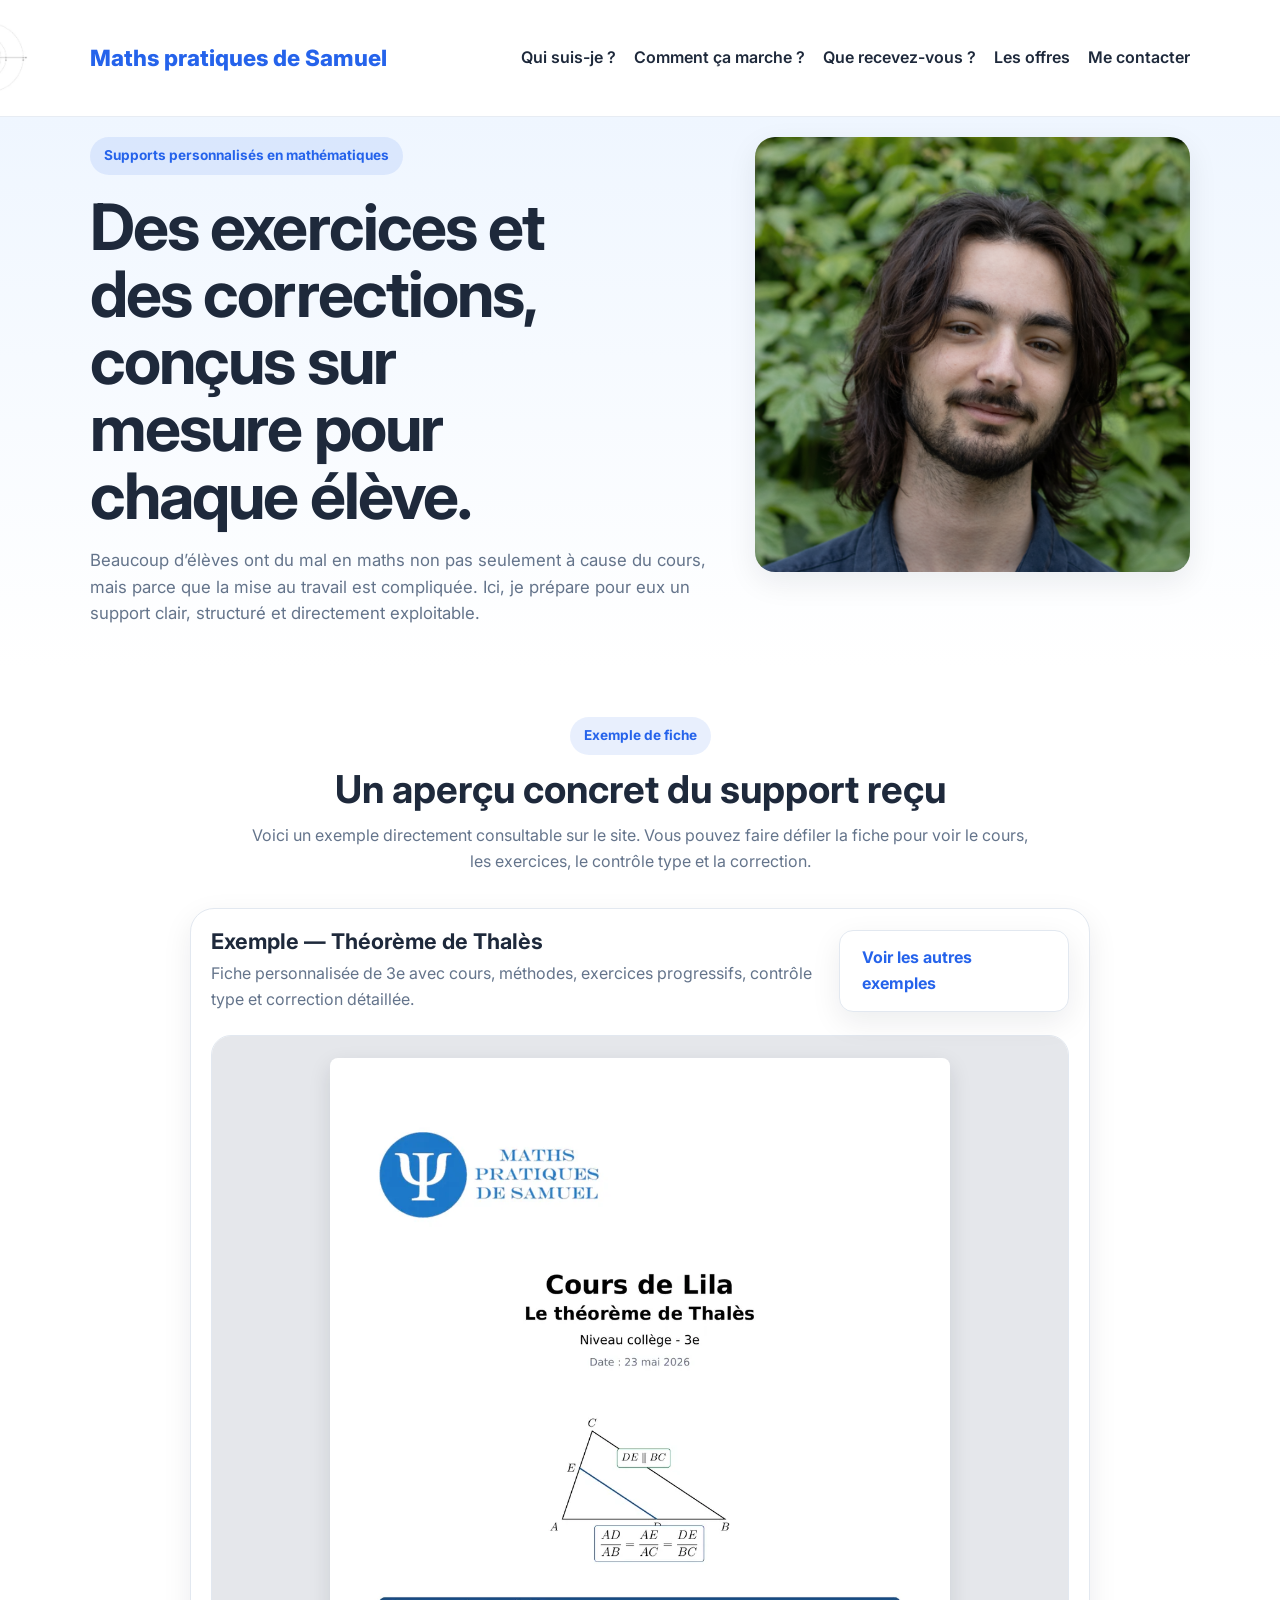
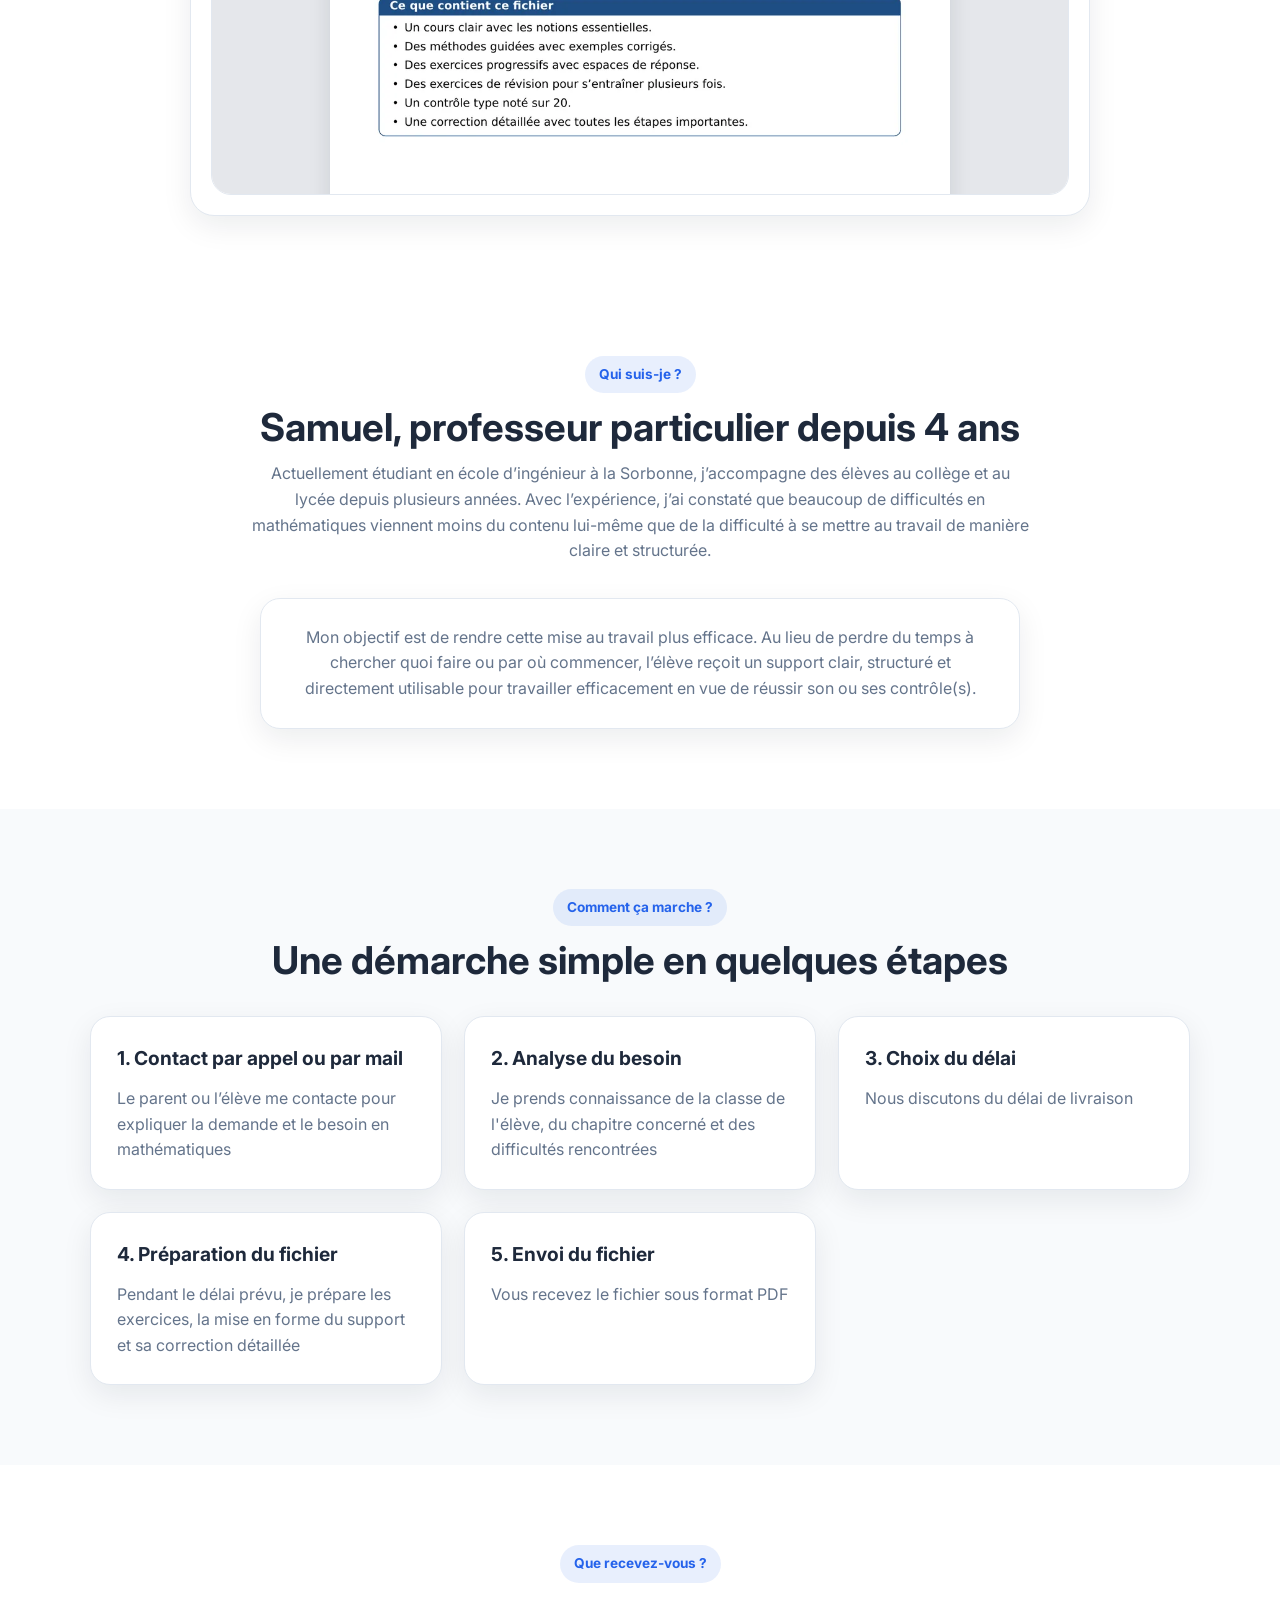
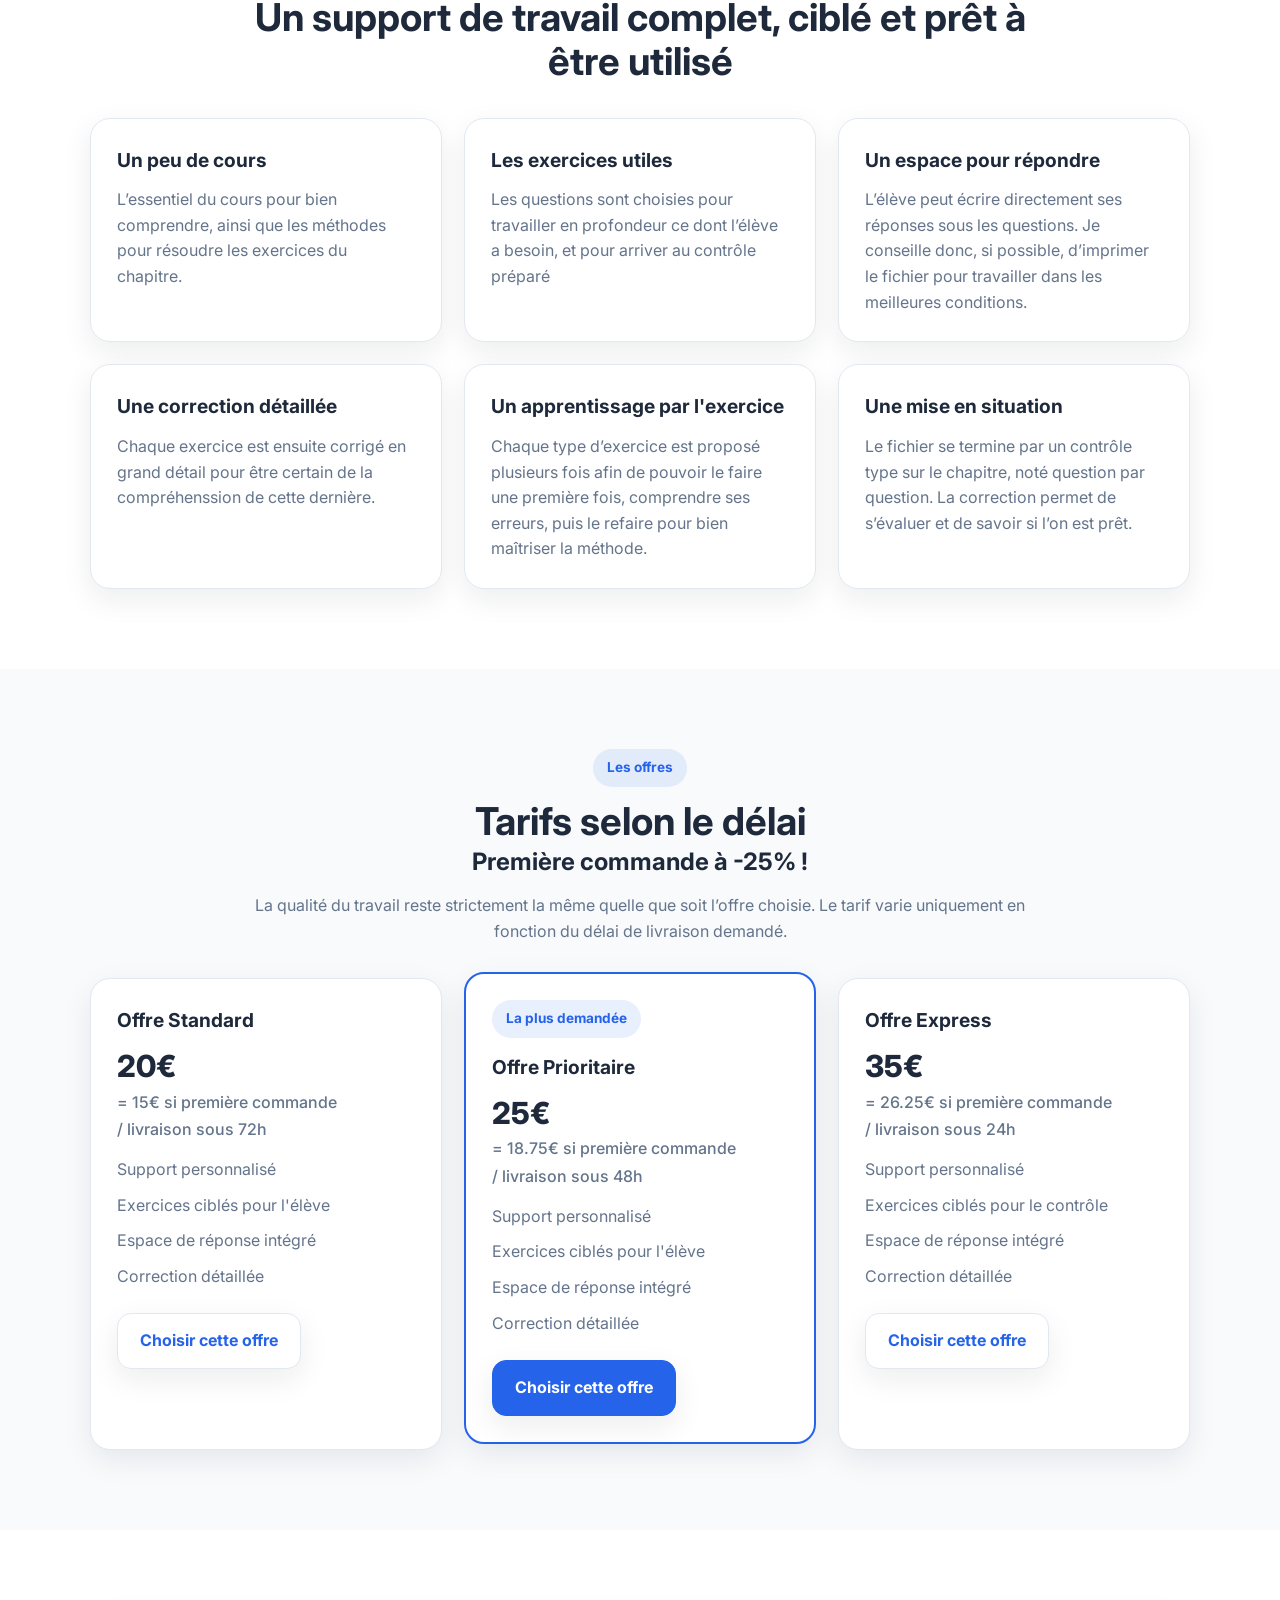
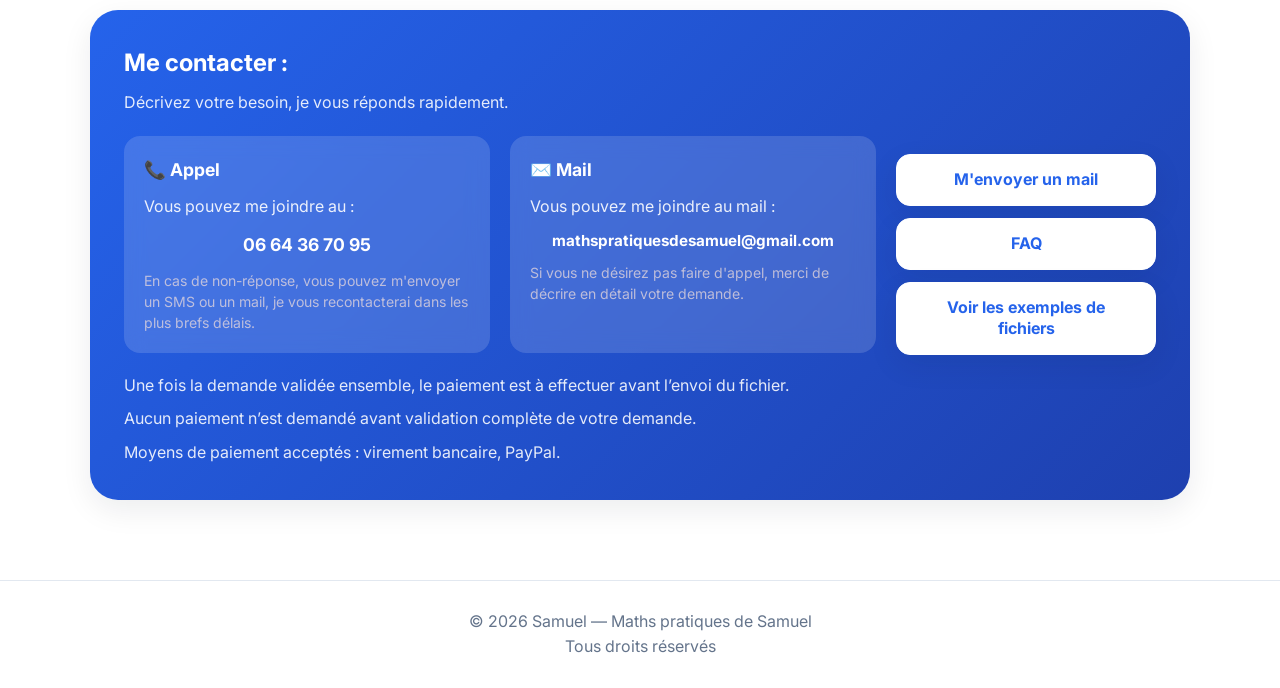
==== index.html @ 6337f144 "Upgrade fiches" ====
<!DOCTYPE html>
<html lang="fr">
<head>
  <meta charset="UTF-8" />
  <meta name="viewport" content="width=device-width, initial-scale=1.0" />
  <title>Maths pratiques de Samuel</title>
  <link rel="icon" type="image/png" href="images/logotop.png">
  <link rel="stylesheet" href="styles.css" />
  <link rel="preconnect" href="https://fonts.googleapis.com">
  <link rel="preconnect" href="https://fonts.gstatic.com" crossorigin>
  <link href="https://fonts.googleapis.com/css2?family=Inter:wght@400;500;600;700;800&display=swap" rel="stylesheet">

  <!-- Google tag (gtag.js) -->
<script async src="https://www.googletagmanager.com/gtag/js?id=G-W777WXXFVY"></script>
<script>
  window.dataLayer = window.dataLayer || [];
  function gtag(){dataLayer.push(arguments);}
  gtag('js', new Date());

  gtag('config', 'G-W777WXXFVY');
</script>
</head>
<body id="top">

  <header class="header">
    <div class="container nav">
      <a href="#top" class="logo">
        <img src="images/logo.png" alt="Logo" class="logo-img">
        Maths pratiques de Samuel
      </a>
      <nav>
        <a href="#qui-suis-je">Qui suis-je ?</a>
        <a href="#comment-ca-marche">Comment ça marche ?</a>
        <a href="#ce-que-je-propose">Que recevez-vous ?</a>
        <a href="#offres">Les offres</a>
        <a href="#contact">Me contacter</a>
      </nav>
    </div>
  </header>

  <main>
    <section class="hero">
      <div class="container hero-content">
        <div class="hero-text">
          <span class="badge">Supports personnalisés en mathématiques</span>
          <h1>Des exercices et des corrections, conçus sur mesure pour chaque élève.</h1>
          <p>
            Beaucoup d’élèves ont du mal en maths non pas seulement à cause du cours,
            mais parce que la mise au travail est compliquée. Ici, je prépare pour eux
            un support clair, structuré et directement exploitable.
          </p>
        </div>

        <img src="images/quelbg.jpg" alt="Image Présentation" class="hero-top-image">


      </div>
    </section>

  <section id="exemples" class="section pdf-highlight">
  <div class="container">

    <div class="section-title">
      <span class="subtitle">Exemple de fiche</span>
      <h2>Un aperçu concret du support reçu</h2>
      <p>
        Voici un exemple directement consultable sur le site. Vous pouvez faire défiler la fiche
        pour voir le cours, les exercices, le contrôle type et la correction.
      </p>
    </div>

    <div class="pdf-preview-box">
      <div class="pdf-preview-header">
        <div>
          <h3>Exemple — Théorème de Thalès</h3>
          <p>
            Fiche personnalisée de 3e avec cours, méthodes, exercices progressifs,
            contrôle type et correction détaillée.
          </p>
        </div>

        <a
  href="exemple-fichier.html"
  class="btn btn-outline"
  data-ga-event="view_examples"
  data-ga-label="autres_exemples"
>
  Voir les autres exemples
</a>
      </div>

      <div class="pdf-scroll-preview">
        <img src="images/site_pdf_preview_lila_thales/page-01.webp" alt="Page 1 de l'exemple de fiche Thalès" loading="lazy">
        <img src="images/site_pdf_preview_lila_thales/page-02.webp" alt="Page 2 de l'exemple de fiche Thalès" loading="lazy">
        <img src="images/site_pdf_preview_lila_thales/page-03.webp" alt="Page 3 de l'exemple de fiche Thalès" loading="lazy">
        <img src="images/site_pdf_preview_lila_thales/page-04.webp" alt="Page 4 de l'exemple de fiche Thalès" loading="lazy">
        <img src="images/site_pdf_preview_lila_thales/page-05.webp" alt="Page 5 de l'exemple de fiche Thalès" loading="lazy">
        <img src="images/site_pdf_preview_lila_thales/page-06.webp" alt="Page 6 de l'exemple de fiche Thalès" loading="lazy">
        <img src="images/site_pdf_preview_lila_thales/page-07.webp" alt="Page 7 de l'exemple de fiche Thalès" loading="lazy">
        <img src="images/site_pdf_preview_lila_thales/page-08.webp" alt="Page 8 de l'exemple de fiche Thalès" loading="lazy">
        <img src="images/site_pdf_preview_lila_thales/page-09.webp" alt="Page 9 de l'exemple de fiche Thalès" loading="lazy">
        <img src="images/site_pdf_preview_lila_thales/page-10.webp" alt="Page 10 de l'exemple de fiche Thalès" loading="lazy">
        <img src="images/site_pdf_preview_lila_thales/page-11.webp" alt="Page 11 de l'exemple de fiche Thalès" loading="lazy">
        <img src="images/site_pdf_preview_lila_thales/page-12.webp" alt="Page 12 de l'exemple de fiche Thalès" loading="lazy">
        <img src="images/site_pdf_preview_lila_thales/page-13.webp" alt="Page 13 de l'exemple de fiche Thalès" loading="lazy">
        <img src="images/site_pdf_preview_lila_thales/page-14.webp" alt="Page 14 de l'exemple de fiche Thalès" loading="lazy">
        <img src="images/site_pdf_preview_lila_thales/page-15.webp" alt="Page 15 de l'exemple de fiche Thalès" loading="lazy">
        <img src="images/site_pdf_preview_lila_thales/page-16.webp" alt="Page 16 de l'exemple de fiche Thalès" loading="lazy">
        <img src="images/site_pdf_preview_lila_thales/page-17.webp" alt="Page 17 de l'exemple de fiche Thalès" loading="lazy">
        <img src="images/site_pdf_preview_lila_thales/page-18.webp" alt="Page 18 de l'exemple de fiche Thalès" loading="lazy">
        <img src="images/site_pdf_preview_lila_thales/page-19.webp" alt="Page 19 de l'exemple de fiche Thalès" loading="lazy">
        <img src="images/site_pdf_preview_lila_thales/page-20.webp" alt="Page 20 de l'exemple de fiche Thalès" loading="lazy">
        <img src="images/site_pdf_preview_lila_thales/page-21.webp" alt="Page 21 de l'exemple de fiche Thalès" loading="lazy">
        <img src="images/site_pdf_preview_lila_thales/page-22.webp" alt="Page 22 de l'exemple de fiche Thalès" loading="lazy">
        <img src="images/site_pdf_preview_lila_thales/page-23.webp" alt="Page 23 de l'exemple de fiche Thalès" loading="lazy">
        <img src="images/site_pdf_preview_lila_thales/page-24.webp" alt="Page 24 de l'exemple de fiche Thalès" loading="lazy">
        <img src="images/site_pdf_preview_lila_thales/page-25.webp" alt="Page 25 de l'exemple de fiche Thalès" loading="lazy">
        <img src="images/site_pdf_preview_lila_thales/page-26.webp" alt="Page 26 de l'exemple de fiche Thalès" loading="lazy">
        <img src="images/site_pdf_preview_lila_thales/page-27.webp" alt="Page 27 de l'exemple de fiche Thalès" loading="lazy">
        <img src="images/site_pdf_preview_lila_thales/page-28.webp" alt="Page 28 de l'exemple de fiche Thalès" loading="lazy">
      </div>

      <div class="pdf-mobile-actions">
        <a
  href="exemplespdf/fiche_lila_3e_thales.pdf"
  class="btn"
  target="_blank"
  rel="noopener noreferrer"
  data-ga-event="open_pdf"
  data-ga-label="fiche_thales"
>
  Ouvrir le PDF en grand
</a>

        <a
  href="exemple-fichier.html"
  class="btn btn-outline"
  data-ga-event="view_examples"
  data-ga-label="autres_exemples"
>
  Voir les autres exemples
</a>
      </div>
    </div>

  </div>
</section>

    <section id="qui-suis-je" class="section">
      <div class="container">
        <div class="section-title">
          <span class="subtitle">Qui suis-je ?</span>
          <h2>Samuel, professeur particulier depuis 4 ans</h2>
          <p>
            Actuellement étudiant en école d’ingénieur à la Sorbonne, j’accompagne des élèves au collège et au lycée depuis plusieurs années. Avec l’expérience, j’ai constaté que beaucoup de difficultés
        en mathématiques viennent moins du contenu lui-même que de la difficulté à se mettre au travail
        de manière claire et structurée.
          </p>
        </div>

        <div class="info-card">
          <p>
            Mon objectif est de rendre cette mise au travail plus efficace. Au lieu de perdre du temps à 
            chercher quoi faire ou par où commencer, l’élève reçoit un support clair, structuré et directement 
            utilisable pour travailler efficacement en vue de réussir son ou ses contrôle(s).
          </p>
        </div>
      </div>
    </section>

    <section id="comment-ca-marche" class="section section-alt">
      <div class="container">
        <div class="section-title">
          <span class="subtitle">Comment ça marche ?</span>
          <h2>Une démarche simple en quelques étapes</h2>
        </div>

        <div class="grid steps">
          <article class="card">
            <h3>1. Contact par appel ou par mail</h3>
            <p>Le parent ou l’élève me contacte pour expliquer la demande et le besoin en mathématiques</p>
          </article>

          <article class="card">
            <h3>2. Analyse du besoin</h3>
            <p>Je prends connaissance de la classe de l'élève, du chapitre concerné et des difficultés rencontrées</p>
          </article>

          <article class="card">
            <h3>3. Choix du délai</h3>
            <p>Nous discutons du délai de livraison</p>
          </article>

          <article class="card">
            <h3>4. Préparation du fichier</h3>
            <p>Pendant le délai prévu, je prépare les exercices, la mise en forme du support et sa correction détaillée</p>
          </article>

          <article class="card">
            <h3>5. Envoi du fichier</h3>
            <p>Vous recevez le fichier sous format PDF</p>
          </article>
        </div>
      </div>
    </section>

    <section id="ce-que-je-propose" class="section">
      <div class="container">
        <div class="section-title">
          <span class="subtitle">Que recevez-vous ?</span>
          <h2>Un support de travail complet, ciblé et prêt à être utilisé</h2>
        </div>

        <div class="grid features">
          <article class="feature">
            <h3>Un peu de cours</h3>
            <p>L’essentiel du cours pour bien comprendre, ainsi que les méthodes pour résoudre les exercices du chapitre.</p>
          </article>

          <article class="feature">
            <h3>Les exercices utiles</h3>
            <p>Les questions sont choisies pour travailler en profondeur ce dont l’élève a besoin, et pour arriver au contrôle préparé</p>
          </article>

          <article class="feature">
            <h3>Un espace pour répondre</h3>
            <p>L’élève peut écrire directement ses réponses sous les questions. Je conseille donc, si possible, d’imprimer le fichier pour travailler dans les meilleures conditions.</p>
          </article>

          <article class="feature">
            <h3>Une correction détaillée</h3>
            <p>Chaque exercice est ensuite corrigé en grand détail pour être certain de la compréhenssion de cette dernière.</p>
          </article>

          <article class="feature">
            <h3>Un apprentissage par l'exercice</h3>
            <p>Chaque type d’exercice est proposé plusieurs fois afin de pouvoir le faire une première fois,
              comprendre ses erreurs, puis le refaire pour bien maîtriser la méthode.</p>
          </article>

          <article class="feature">
            <h3>Une mise en situation</h3>
            <p>Le fichier se termine par un contrôle type sur le chapitre, noté question par question. 
              La correction permet de s’évaluer et de savoir si l’on est prêt.
            </p>
          </article>
        </div>
      </div>
    </section>

    <section id="offres" class="section section-alt">
      <div class="container">
        <div class="section-title">
          <span class="subtitle">Les offres</span>
          <h2>Tarifs selon le délai</h2>
          <h1>Première commande à -25% !</h1>
          <p>La qualité du travail reste strictement la même quelle que soit l’offre choisie.
            Le tarif varie uniquement en fonction du délai de livraison demandé.
          </p>
        </div>

        <div class="grid pricing">
          <article class="price-card">
            <h3>Offre Standard</h3>
            <p class="price">20€ <span>= 15€ si première commande</span><span>/ livraison sous 72h</span></p>
            <ul>
              <li>Support personnalisé</li>
              <li>Exercices ciblés pour l'élève</li>
              <li>Espace de réponse intégré</li>
              <li>Correction détaillée</li>
            </ul>
            <a
  href="#contact"
  class="btn btn-outline"
  data-ga-event="select_offer"
  data-ga-label="standard"
>
  Choisir cette offre
</a>
          </article>

          <article class="price-card featured">
            <span class="most-popular">La plus demandée</span>
            <h3>Offre Prioritaire</h3>
            <p class="price">25€ <span>= 18.75€ si première commande</span><span>/ livraison sous 48h</span></p>
            <ul>
              <li>Support personnalisé</li>
              <li>Exercices ciblés pour l'élève</li>
              <li>Espace de réponse intégré</li>
              <li>Correction détaillée</li>
            </ul>
            <a
  href="#contact"
  class="btn"
  data-ga-event="select_offer"
  data-ga-label="prioritaire"
>
  Choisir cette offre
</a>
          </article>

          <article class="price-card">
            <h3>Offre Express</h3>
            <p class="price">35€ <span>= 26.25€ si première commande</span><span>/ livraison sous 24h</span></p>
            <ul>
              <li>Support personnalisé</li>
              <li>Exercices ciblés pour le contrôle</li>
              <li>Espace de réponse intégré</li>
              <li>Correction détaillée</li>
            </ul>
            <a
  href="#contact"
  class="btn btn-outline"
  data-ga-event="select_offer"
  data-ga-label="express"
>
  Choisir cette offre
</a>
          </article>
        </div>
      </div>
    </section>

    <section id="contact" class="section">
  <div class="container cta-box">

    <div class="contact-content">
      <h2>Me contacter : </h2>

      <p class="contact-intro">
        Décrivez votre besoin, je vous réponds rapidement.
      </p>

      <div class="contact-options">

        <div class="contact-card">
          <h3>📞 Appel</h3>
          <p>
            Vous pouvez me joindre au : 
          </p>
            <div class="contact-bold">
            06 64 36 70 95
            </div>
          <div class="contact-note2">
            En cas de non-réponse, vous pouvez m'envoyer un SMS ou un mail, je vous recontacterai dans les plus brefs délais.
          </div>
        </div>

        <div class="contact-card">
          <h3>✉️ Mail</h3>
          <p>
            Vous pouvez me joindre au mail : 
          </p>
          <div class="contact-bold">
            mathspratiquesdesamuel@gmail.com
          </div>
          <div class="contact-note2">
            Si vous ne désirez pas faire d'appel, merci de décrire en détail votre demande.
          </div>
        </div>

      </div>

      <div class="contact-info">
        <p>
          Une fois la demande validée ensemble, le paiement est à effectuer avant l’envoi du fichier.
        </p>

        <p>
          Aucun paiement n’est demandé avant validation complète de votre demande.
        </p>

        <p>
          Moyens de paiement acceptés : virement bancaire, PayPal.
        </p>
      </div>
    </div>

    <div class="contact-action">
      <a
  href="mailto:mathspratiquesdesamuel@gmail.com"
  class="btn"
  data-ga-event="click_email"
  data-ga-label="bouton_contact"
>
  M'envoyer un mail
</a>
      <a
  href="faq.html"
  class="btn btn-outline"
  data-ga-event="view_faq"
  data-ga-label="bouton_contact"
>
  FAQ
</a>
     <a
  href="exemple-fichier.html"
  class="btn btn-outline"
  data-ga-event="view_examples"
  data-ga-label="bouton_contact"
>
  Voir les exemples de fichiers
</a>
    </div>

  </div>
</section>

  </main>

  <footer class="footer">
    <div class="container">
      <p>© 2026 Samuel — Maths pratiques de Samuel</p>
      <p>Tous droits réservés</p>
    </div>
  </footer>

  <script>
  document.addEventListener("DOMContentLoaded", function () {
    const trackedLinks = document.querySelectorAll("[data-ga-event]");

    trackedLinks.forEach(function (link) {
      link.addEventListener("click", function () {
        const eventName = link.dataset.gaEvent;
        const eventLabel = link.dataset.gaLabel || "";
        const linkText = link.textContent.trim();
        const linkUrl = link.getAttribute("href") || "";

        if (typeof gtag === "function") {
          gtag("event", eventName, {
            event_label: eventLabel,
            link_text: linkText,
            link_url: linkUrl,
            page_location: window.location.href,
            transport_type: "beacon"
          });
        }
      });
    });
  });
</script>

</body>
</html>
---- styles.css ----
:root {
  --bg-alt: #f8fafc;
  --card: #ffffff;
  --text: #1e293b;
  --muted: #64748b;
  --primary: #2563eb;
  --primary-dark: #1d4ed8;
  --border: #e2e8f0;
  --shadow: 0 10px 30px rgba(15, 23, 42, 0.08);
  --radius: 20px;
}

.pdf-scroll-preview {
  width: 100%;
  height: 760px;
  overflow-y: auto;
  overscroll-behavior: contain;
  -webkit-overflow-scrolling: touch;
  padding: 22px;
  border: 1px solid var(--border);
  border-radius: 20px;
  background: #e5e7eb;
  display: grid;
  gap: 18px;
}

.pdf-scroll-preview img {
  display: block;
  width: min(100%, 620px);
  height: auto;
  margin: 0 auto;
  border-radius: 8px;
  background: #ffffff;
  box-shadow: 0 8px 22px rgba(15, 23, 42, 0.12);
}

* {
  box-sizing: border-box;
  margin: 0;
  padding: 0;
}

html {
  width: 100%;
  max-width: 100%;
  overflow-x: hidden;
  scroll-behavior: smooth;
}

body {
  width: 100%;
  max-width: 100%;
  overflow-x: hidden;
  font-family: "Inter", sans-serif;
  color: var(--text);
  background: #fff;
  line-height: 1.6;
}

a {
  text-decoration: none;
  color: inherit;
}

img {
  max-width: 100%;
  height: auto;
}

.container {
  width: min(1100px, calc(100% - 32px));
  margin: 0 auto;
}

.header {
  position: sticky;
  top: 0;
  z-index: 10;
  background: rgba(255, 255, 255, 0.92);
  backdrop-filter: blur(12px);
  border-bottom: 1px solid rgba(226, 232, 240, 0.8);
}

.nav {
  display: flex;
  align-items: center;
  justify-content: space-between;
  padding: 18px 0;
  gap: 20px;
}

.logo {
  display: flex;
  align-items: center;
  gap: 60px;
  font-size: 1.4rem;
  font-weight: 800;
  color: var(--primary);
  margin-left: -140px;
}

.logo-img {
  width: 80px;
  height: 80px;
  object-fit: contain;
}

nav {
  display: flex;
  align-items: center;
  gap: 18px;
  flex-wrap: wrap;
  justify-content: flex-end;
}

.contact-action .btn {
  display: flex;
  align-items: center;
  justify-content: center;
  text-align: center;
  line-height: 1.35;
}

nav a,
.anchor-links a {
  font-weight: 600;
  color: var(--text);
}

nav a:hover,
.anchor-links a:hover {
  color: var(--primary);
}

.hero {
  padding: 20px 0 40px;
  background: linear-gradient(180deg, #eff6ff 0%, #ffffff 100%);
}

.hero-content {
  display: grid;
  grid-template-columns: 1.3fr 0.9fr;
  gap: 36px;
  align-items: start;
}

.hero-top-image {
  align-self: start;
  margin-top: 0;
}

.badge {
  display: inline-block;
  padding: 8px 14px;
  border-radius: 999px;
  background: rgba(37, 99, 235, 0.1);
  color: var(--primary);
  font-weight: 700;
  font-size: 0.85rem;
}

.subtitle,
.most-popular {
  display: inline-block;
  padding: 8px 14px;
  border-radius: 999px;
  background: rgba(37, 99, 235, 0.1);
  color: var(--primary);
  font-weight: 700;
  font-size: 0.85rem;
}

.hero h1 {
  margin-top: 18px;
  font-size: clamp(2.4rem, 5vw, 4.2rem);
  line-height: 1.05;
  letter-spacing: -0.03em;
  max-width: 12ch;
}

.hero p {
  margin-top: 18px;
  max-width: 620px;
  color: var(--muted);
  font-size: 1.05rem;
}

.hero-actions {
  display: flex;
  gap: 14px;
  flex-wrap: wrap;
  margin-top: 28px;
}

.btn {
  display: inline-flex;
  align-items: center;
  justify-content: center;
  padding: 14px 22px;
  border-radius: 14px;
  background: var(--primary);
  color: #fff;
  font-weight: 700;
  border: 1px solid var(--primary);
  box-shadow: var(--shadow);
  transition: 0.2s ease;
}

.btn:hover {
  background: var(--primary-dark);
  border-color: var(--primary-dark);
  transform: translateY(-1px);
}

.btn-outline {
  background: #fff;
  color: var(--primary);
  border-color: var(--border);
}

.btn-outline:hover {
  background: #f8fafc;
  color: var(--primary-dark);
}

.hero-card {
  padding: 30px;
  border-radius: 28px;
  background: var(--card);
  box-shadow: var(--shadow);
  border: 1px solid var(--border);
}

.hero-card h2 {
  font-size: 1.5rem;
  margin-bottom: 18px;
}

.hero-card ul {
  list-style: none;
  display: grid;
  gap: 14px;
}

.hero-card li {
  padding-left: 24px;
  position: relative;
}

.hero-card li::before {
  content: "✓";
  position: absolute;
  left: 0;
  color: var(--primary);
  font-weight: 800;
}

.anchor-bar {
  padding: 18px 0 0;
}

.anchor-links {
  display: flex;
  gap: 12px;
  flex-wrap: wrap;
  justify-content: center;
}

.anchor-links a {
  padding: 12px 18px;
  border-radius: 999px;
  background: #eff6ff;
  border: 1px solid #dbeafe;
  transition: 0.2s ease;
}

.anchor-links a:hover {
  background: #dbeafe;
}

.section {
  padding: 80px 0;
}

.section-alt {
  background: var(--bg-alt);
}

.section-title {
  text-align: center;
  max-width: 780px;
  margin: 0 auto 34px;
}

.section-title h2 {
  margin-top: 12px;
  font-size: clamp(1.8rem, 3vw, 2.7rem);
  line-height: 1.15;
}

.section-title p {
  margin-top: 12px;
  color: var(--muted);
}

.info-card,
.card,
.feature,
.price-card {
  background: var(--card);
  border: 1px solid var(--border);
  border-radius: var(--radius);
  padding: 26px;
  box-shadow: var(--shadow);
}

.info-card {
  max-width: 760px;
  margin: 0 auto;
  text-align: center;
}

.grid {
  display: grid;
  gap: 22px;
}

.steps,
.features,
.pricing {
  grid-template-columns: repeat(3, 1fr);
}

.card h3,
.feature h3,
.price-card h3 {
  font-size: 1.2rem;
  margin-bottom: 12px;
}

.card p,
.feature p,
.price-card li,
.info-card p,
.cta-box p {
  color: var(--muted);
}

.price-card ul {
  list-style: none;
  display: grid;
  gap: 10px;
  margin: 18px 0 24px;
}

.price {
  font-size: 1.9rem;
  font-weight: 800;
  margin-top: 8px;
  line-height: 1.2;
}

.price span {
  display: block;
  font-size: 1rem;
  color: var(--muted);
  font-weight: 500;
  margin-top: 8px;
}

.featured {
  border: 2px solid var(--primary);
  transform: translateY(-6px);
}

.most-popular {
  margin-bottom: 14px;
}

.cta-box {
  display: flex;
  align-items: center;
  justify-content: space-between;
  gap: 20px;
  padding: 34px;
  border-radius: 28px;
  background: linear-gradient(135deg, var(--primary) 0%, #1e40af 100%);
  color: #fff;
  box-shadow: var(--shadow);
}

.cta-box p {
  color: rgba(255, 255, 255, 0.88);
  margin-top: 8px;
}

.contact-content {
  width: 100%;
}

.contact-mail {
  margin-top: 16px;
  font-weight: 700;
  color: #fff;
}

.cta-box .btn {
  background: #fff;
  color: var(--primary);
  border-color: #fff;
}

.footer {
  padding: 28px 0;
  border-top: 1px solid var(--border);
  text-align: center;
  color: var(--muted);
}

.contact-options {
  display: grid;
  grid-template-columns: 1fr 1fr;
  gap: 20px;
  margin: 20px 0;
  width: 100%;
}

.contact-card {
  background: rgba(255, 255, 255, 0.15);
  padding: 20px;
  border-radius: 16px;
  backdrop-filter: blur(10px);
}

.contact-card h3 {
  margin-bottom: 10px;
  font-size: 1.1rem;
}

.contact-card p {
  color: rgba(255, 255, 255, 0.9);
}

.contact-info {
  margin-top: 20px;
}

.contact-mail {
  margin-top: 15px;
  font-weight: bold;
  font-size: 1.1rem;
}

.contact-action {
  display: flex;
  flex-direction: column;
  gap: 12px;
  min-width: 260px;
}

.contact-action .btn {
  width: 100%;
}

.page-hero {
  padding: 80px 0 20px;
  background: linear-gradient(180deg, #eff6ff 0%, #ffffff 100%);
}

.back-home {
  margin-top: 20px;
  display: inline-flex;
}

.faq-grid {
  grid-template-columns: repeat(2, 1fr);
  margin-top: -100px;
}

.sample-preview {
  display: grid;
  grid-template-columns: 1.3fr 0.7fr;
  gap: 22px;
  align-items: start;
}

.sample-sheet {
  background: var(--card);
  border: 1px solid var(--border);
  border-radius: var(--radius);
  padding: 26px;
  box-shadow: var(--shadow);
}

.sample-sheet h3 {
  margin-bottom: 12px;
}

.sample-question {
  padding: 16px 0;
  border-top: 1px solid var(--border);
}

.sample-answer {
  color: var(--muted);
  margin-top: 6px;
}

.sample-list {
  margin-top: 14px;
  padding-left: 20px;
  color: var(--muted);
  display: grid;
  gap: 10px;
}

.faq-link {
  color: var(--primary);
  font-weight: 700;
  text-decoration: underline;
}

.faq-link:hover {
  color: var(--primary-dark);
}

.contact-bold {
  font-weight: bold;
  margin-top: 12px;
  text-align: center;
  font-size: 1.1rem;
}

.contact-card:nth-child(2) .contact-bold {
  font-size: 0.95rem;
  line-height: 1.35;
  word-break: break-word;
}

.contact-note2 {
  font-size: 0.88rem;
  color: rgba(237, 220, 220, 0.72);
  margin-top: 10px;
  line-height: 1.5;
}

.hero-top-image {
  width: 100%;
  border-radius: 20px;
  box-shadow: var(--shadow);
}

.example-card {
  background: var(--card);
  border: 1px solid var(--border);
  border-radius: var(--radius);
  padding: 26px;
  box-shadow: var(--shadow);
  align-items: center;
  text-align: center;
  margin-top: -70px;
}

.contact-bold,
.contact-card,
.contact-card p,
.price-card,
.card,
.feature,
.info-card,
.cta-box,
.btn {
  overflow-wrap: anywhere;
  word-break: normal;
}

.pdf-highlight {
  padding-top: 50px;
  padding-bottom: 60px;
  background: #ffffff;
}

.pdf-preview-box {
  max-width: 900px;
  margin: 0 auto;
  background: var(--card);
  border: 1px solid var(--border);
  border-radius: 24px;
  padding: 20px;
  box-shadow: var(--shadow);
}

.pdf-preview-header {
  display: flex;
  align-items: center;
  justify-content: space-between;
  gap: 22px;
  margin-bottom: 22px;
}

.pdf-preview-header h3 {
  font-size: 1.35rem;
  line-height: 1.2;
  margin-bottom: 6px;
}

.pdf-preview-header p {
  color: var(--muted);
  max-width: 620px;
}

.pdf-frame-wrap {
  width: 100%;
  height: 720px;
  border: 1px solid var(--border);
  border-radius: 20px;
  overflow: hidden;
  background: #f8fafc;
}

.pdf-frame {
  width: 100%;
  height: 100%;
  border: 0;
  background: #ffffff;
}

.pdf-mobile-actions {
  display: none;
}

/* ===== TABLETTE ===== */
@media (max-width: 900px) {
  .container {
    width: min(100% - 28px, 1100px);
  }

  .hero-content,
  .steps,
  .features,
  .pricing,
  .faq-grid,
  .sample-preview {
    grid-template-columns: 1fr;
  }

  .hero h1 {
    max-width: 100%;
  }

  .featured {
    transform: none;
  }

  .cta-box {
    display: grid;
    grid-template-columns: 1fr;
    gap: 24px;
    align-items: stretch;
  }

  .contact-action {
    min-width: 0;
    width: 100%;
  }
}

/* ===== MOBILE ===== */
@media (max-width: 768px) {
  body {
    font-size: 16px;
  }

  .container {
    width: min(100% - 24px, 1100px);
  }

  #contact .contact-card:nth-child(2) .contact-bold {
  font-size: 0.9rem;
  line-height: 1.35;
  letter-spacing: -0.02em;
  overflow-wrap: anywhere;
  word-break: break-all;
  text-align: left;
}

  .header {
    position: static;
    background: #ffffff;
    border-bottom: 1px solid var(--border);
    backdrop-filter: none;
  }

  .pdf-scroll-preview {
  height: 450px;
  padding: 10px;
  gap: 12px;
  border-radius: 16px;
  background: #e5e7eb;
}

.pdf-scroll-preview img {
  width: 100%;
  border-radius: 6px;
}

  .nav {
    display: flex;
    flex-direction: column;
    align-items: center;
    justify-content: center;
    gap: 0;
    padding: 14px 0;
  }

  .logo {
    margin-left: 0;
    gap: 10px;
    font-size: 1.1rem;
    line-height: 1.15;
    justify-content: center;
    text-align: center;
    color: var(--primary);
  }

  .logo-img {
    width: 42px;
    height: 42px;
  }

  .nav nav {
    display: none;
  }

  .hero {
    padding: 36px 0 46px;
    background: linear-gradient(180deg, #eff6ff 0%, #ffffff 100%);
  }

  .hero-content {
    display: grid;
    grid-template-columns: 1fr;
    gap: 28px;
    align-items: center;
  }

  .hero-text {
    text-align: center;
  }

  .badge,
  .subtitle,
  .most-popular {
    max-width: 100%;
    padding: 8px 13px;
    font-size: 0.8rem;
  }

  .hero h1 {
    max-width: 100%;
    margin-top: 18px;
    font-size: clamp(2.05rem, 10vw, 3rem);
    line-height: 1.08;
    letter-spacing: -0.035em;
  }

  .hero p {
    max-width: 100%;
    margin: 18px auto 0;
    font-size: 1rem;
    line-height: 1.65;
  }

  .hero-actions {
    display: grid;
    grid-template-columns: 1fr;
    gap: 12px;
    margin-top: 24px;
  }

  .hero-top-image {
    width: 100%;
    border-radius: 18px;
  }

  .section {
    padding: 56px 0;
  }

  .page-hero {
    padding: 44px 0 24px;
  }

  .section-title {
    max-width: 100%;
    margin: 0 auto 28px;
    text-align: center;
  }

  .section-title h2 {
    margin-top: 12px;
    font-size: clamp(1.75rem, 7.5vw, 2.35rem);
    line-height: 1.13;
    letter-spacing: -0.025em;
  }

  .section-title h1 {
    margin-top: 10px;
    font-size: clamp(1.7rem, 7vw, 2.2rem);
    line-height: 1.15;
  }

  .section-title p {
    font-size: 1rem;
    line-height: 1.65;
  }

  .grid {
    gap: 18px;
  }

  .info-card,
  .card,
  .feature,
  .price-card,
  .example-card,
  .sample-sheet {
    padding: 22px;
    border-radius: 18px;
    box-shadow: 0 8px 22px rgba(15, 23, 42, 0.07);
  }

  .card h3,
  .feature h3,
  .price-card h3,
  .example-card h3 {
    font-size: 1.12rem;
    line-height: 1.25;
  }

  .card p,
  .feature p,
  .price-card li,
  .info-card p {
    font-size: 0.98rem;
    line-height: 1.6;
  }

  .faq-grid {
    grid-template-columns: 1fr;
    margin-top: 0;
  }

  .pricing {
    grid-template-columns: 1fr;
    gap: 20px;
  }

  .price-card {
    width: 100%;
  }

  .price {
    font-size: 2rem;
    line-height: 1.15;
  }

  .price span {
    font-size: 0.95rem;
    line-height: 1.35;
  }

  .example-card {
    margin-top: 0;
  }

  .btn {
    width: 100%;
    min-height: 48px;
    padding: 13px 18px;
    border-radius: 14px;
    text-align: center;
    line-height: 1.25;
    white-space: normal;
  }

  .back-home {
    width: 100%;
    margin-top: 18px;
  }

  #contact .cta-box {
    width: 100%;
    display: grid;
    grid-template-columns: 1fr;
    gap: 24px;
    padding: 26px 18px;
    border-radius: 24px;
    overflow: hidden;
    text-align: left;
  }

  #contact .contact-content {
    width: 100%;
    min-width: 0;
  }

  #contact .contact-content h2 {
    font-size: 2rem;
    line-height: 1.15;
    text-align: left;
  }

  #contact .contact-intro {
    font-size: 1rem;
    line-height: 1.55;
  }

  #contact .contact-options {
    width: 100%;
    display: grid;
    grid-template-columns: 1fr;
    gap: 14px;
    margin: 20px 0;
  }

  #contact .contact-card {
    width: 100%;
    min-width: 0;
    padding: 18px;
    border-radius: 18px;
    background: rgba(255, 255, 255, 0.14);
  }

  #contact .contact-card h3 {
    margin-bottom: 10px;
    font-size: 1.15rem;
  }

  #contact .contact-card p {
    font-size: 0.98rem;
    line-height: 1.5;
  }

  #contact .contact-bold {
    display: block;
    width: 100%;
    margin-top: 12px;
    color: #ffffff;
    font-size: 1.05rem;
    line-height: 1.45;
    text-align: left;
  }

  #contact .contact-note2 {
    margin-top: 10px;
    color: rgba(255, 255, 255, 0.76);
    font-size: 0.9rem;
    line-height: 1.55;
  }

  #contact .contact-info {
    margin-top: 18px;
  }

  #contact .contact-info p {
    font-size: 0.98rem;
    line-height: 1.6;
  }

  #contact .contact-action {
    width: 100%;
    min-width: 0;
    display: grid;
    grid-template-columns: 1fr;
    gap: 12px;
  }

  #contact .contact-action .btn {
    width: 100%;
    background: #ffffff;
    color: var(--primary);
    border-color: #ffffff;
  }

  #contact .contact-action .btn-outline {
    background: rgba(255, 255, 255, 0.96);
    color: var(--primary);
  }

  .cta-box {
    width: 100%;
    display: grid;
    grid-template-columns: 1fr;
    padding: 24px 18px;
    border-radius: 24px;
    text-align: center;
  }

  .cta-box h2 {
    font-size: 1.75rem;
    line-height: 1.2;
  }

  .contact-action {
    width: 100%;
  }

  .footer {
    padding: 24px 12px;
    font-size: 0.9rem;
    line-height: 1.5;
  }

.pdf-highlight {
  padding-top: 52px;
  padding-bottom: 58px;
}

.pdf-preview-box {
  padding: 18px;
  border-radius: 22px;
}

.pdf-preview-header {
  display: grid;
  grid-template-columns: 1fr;
  gap: 16px;
  text-align: center;
}

.pdf-preview-header h3 {
  font-size: 1.2rem;
}

.pdf-preview-header p {
  font-size: 0.98rem;
  line-height: 1.55;
}

.pdf-preview-header .btn {
  display: none;
}

.pdf-frame-wrap {
  height: 540px;
  border-radius: 16px;
}

.pdf-mobile-actions {
  display: grid;
  grid-template-columns: 1fr;
  gap: 12px;
  margin-top: 16px;
}

#contact .container {
  width: min(100% - 28px, 1100px);
}
}

/* ===== TRÈS PETITS TÉLÉPHONES ===== */
@media (max-width: 430px) {
  .container {
    width: min(100% - 20px, 1100px);
  }

  .logo {
    font-size: 1rem;
  }

  #contact .contact-card:nth-child(2) .contact-bold {
  font-size: 0.82rem;
  line-height: 1.35;
}

.pdf-scroll-preview {
  height: 390px;
  padding: 7px;
  gap: 9px;
}

  .logo-img {
    width: 38px;
    height: 38px;
  }

  .hero {
    padding: 30px 0 40px;
  }

  .hero h1 {
    font-size: 2rem;
  }

  .hero p {
    font-size: 0.98rem;
  }

  .section {
    padding: 46px 0;
  }

  .section-title h2 {
    font-size: 1.75rem;
  }

  .info-card,
  .card,
  .feature,
  .price-card,
  .example-card,
  .sample-sheet {
    padding: 18px;
  }

  #contact .cta-box {
    padding: 24px 16px;
  }

  #contact .contact-content h2 {
    font-size: 1.8rem;
  }

  #contact .container {
  width: min(100% - 24px, 1100px);
}
}
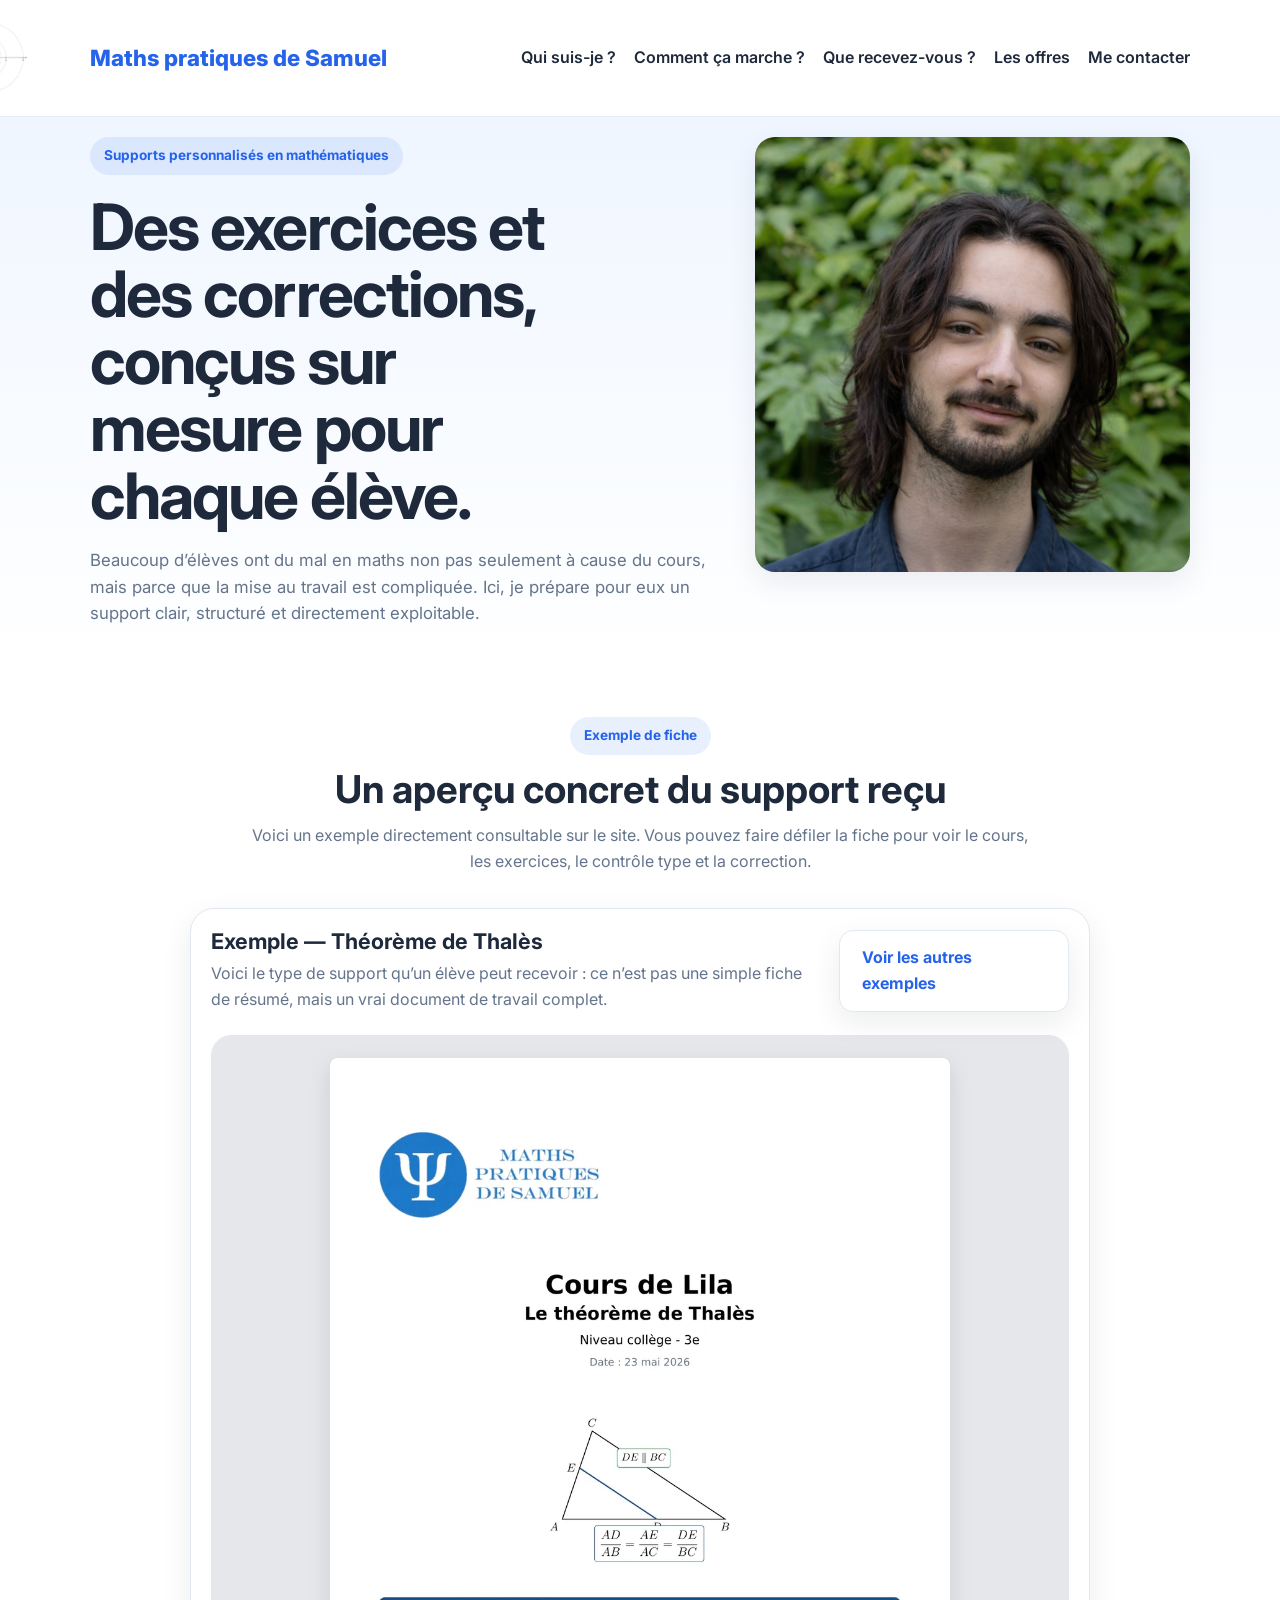
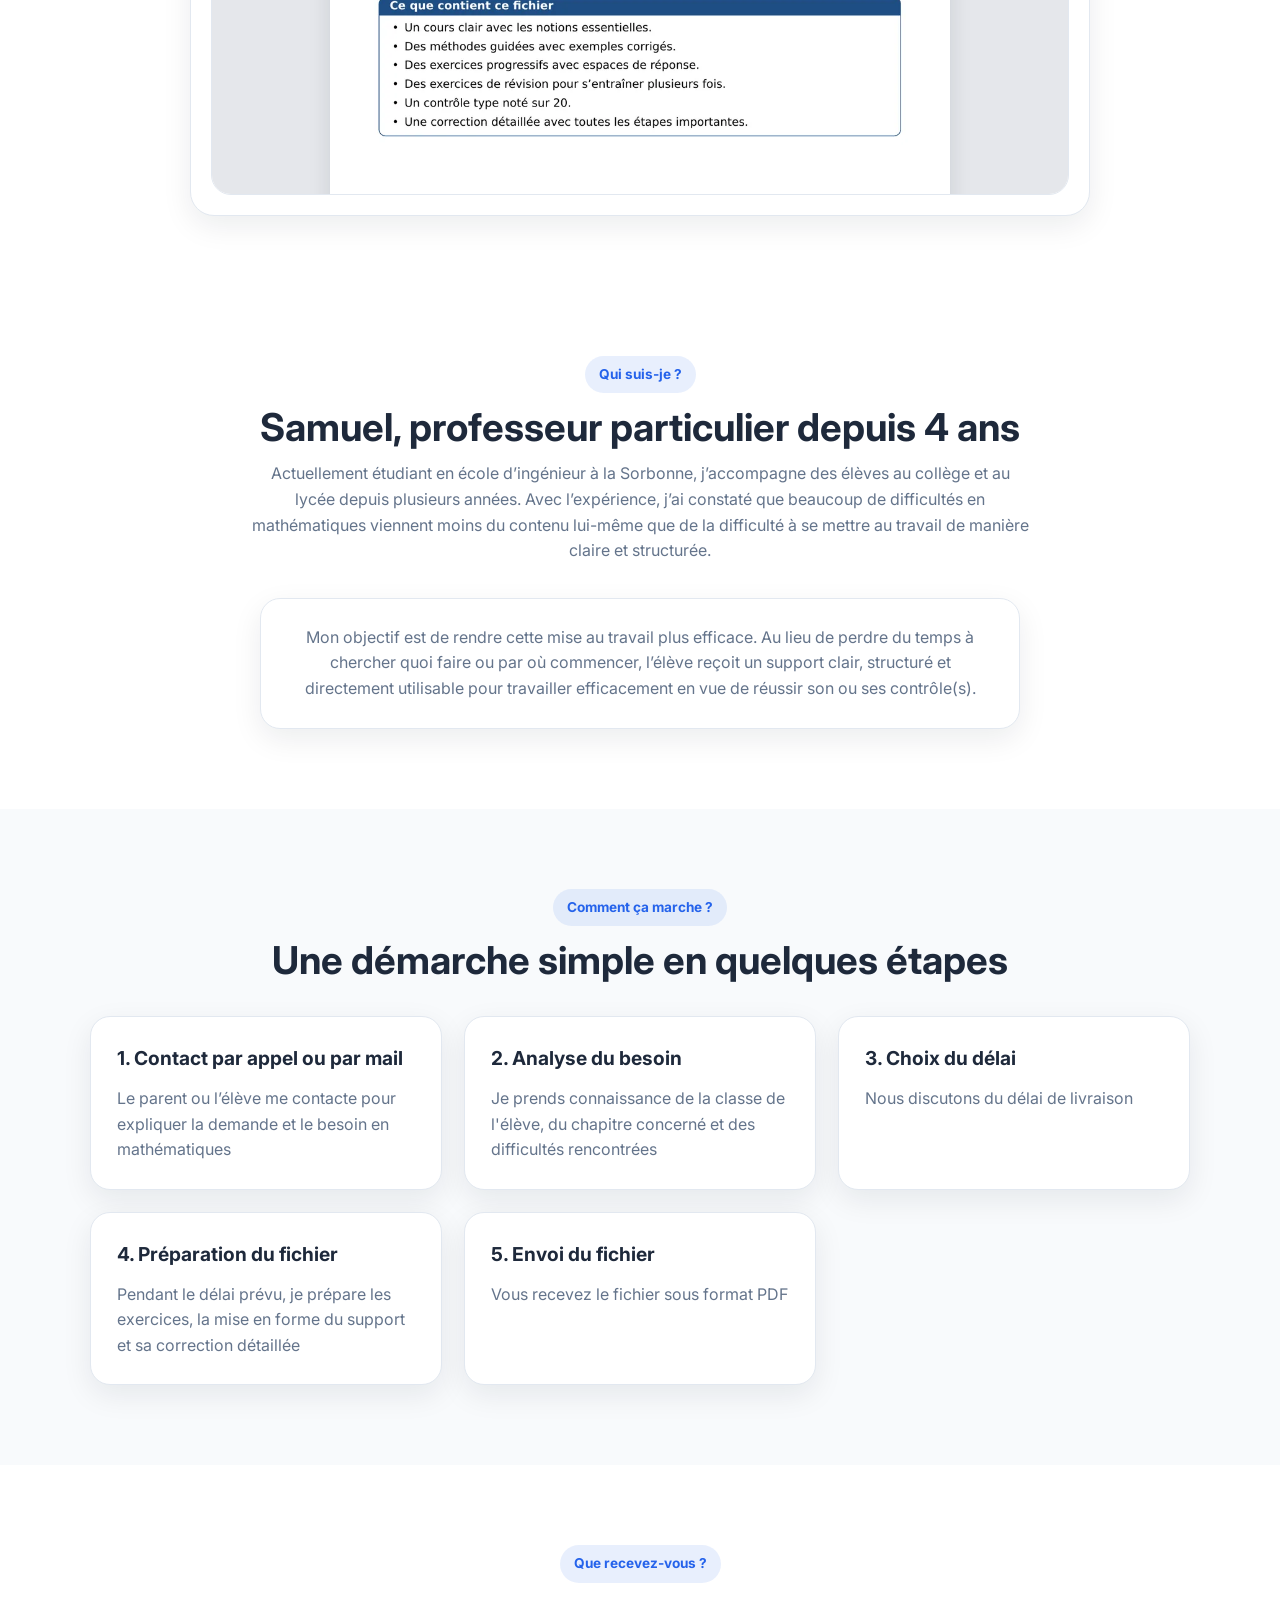
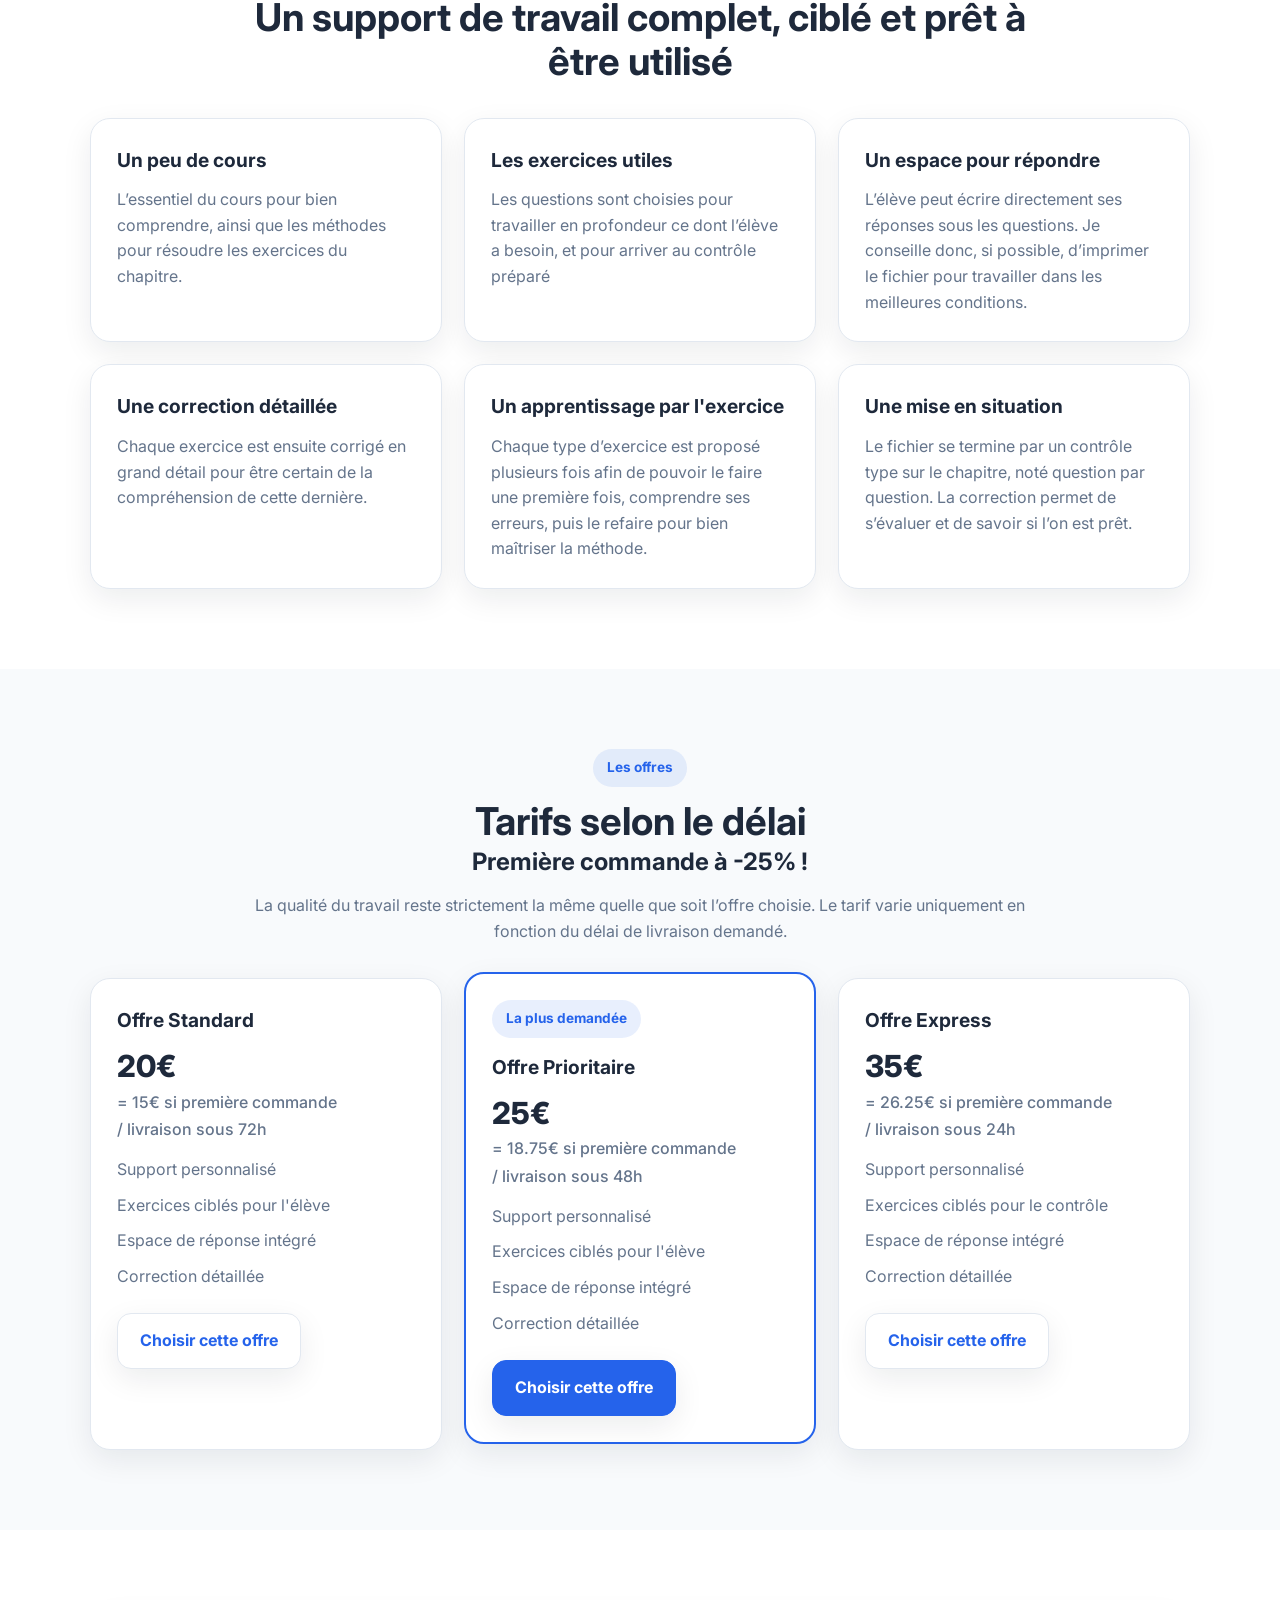
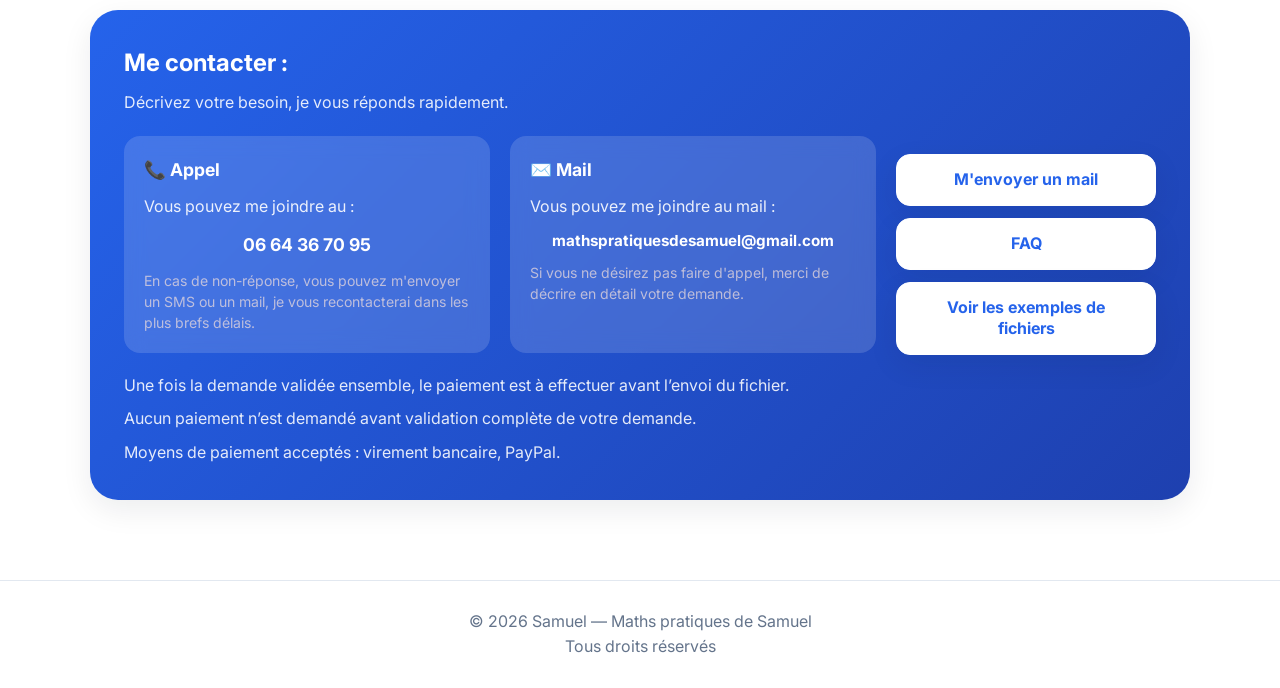
==== commit 2b007997: "Update index.html" ====
--- a/index.html
+++ b/index.html
@@ -74,8 +74,7 @@
         <div>
           <h3>Exemple — Théorème de Thalès</h3>
           <p>
-            Fiche personnalisée de 3e avec cours, méthodes, exercices progressifs,
-            contrôle type et correction détaillée.
+            Voici le type de support qu’un élève peut recevoir : ce n’est pas une simple fiche de résumé, mais un vrai document de travail complet.
           </p>
         </div>
 
@@ -122,7 +121,7 @@
 
       <div class="pdf-mobile-actions">
         <a
-  href="exemplespdf/fiche_lila_3e_thales.pdf"
+  href="exemplespdf/Fiche_Lila_3e_Thalès.pdf"
   class="btn"
   target="_blank"
   rel="noopener noreferrer"
@@ -229,7 +228,7 @@
 
           <article class="feature">
             <h3>Une correction détaillée</h3>
-            <p>Chaque exercice est ensuite corrigé en grand détail pour être certain de la compréhenssion de cette dernière.</p>
+            <p>Chaque exercice est ensuite corrigé en grand détail pour être certain de la compréhension de cette dernière.</p>
           </article>
 
           <article class="feature">
@@ -441,4 +440,4 @@
 </script>
 
 </body>
-</html>+</html>
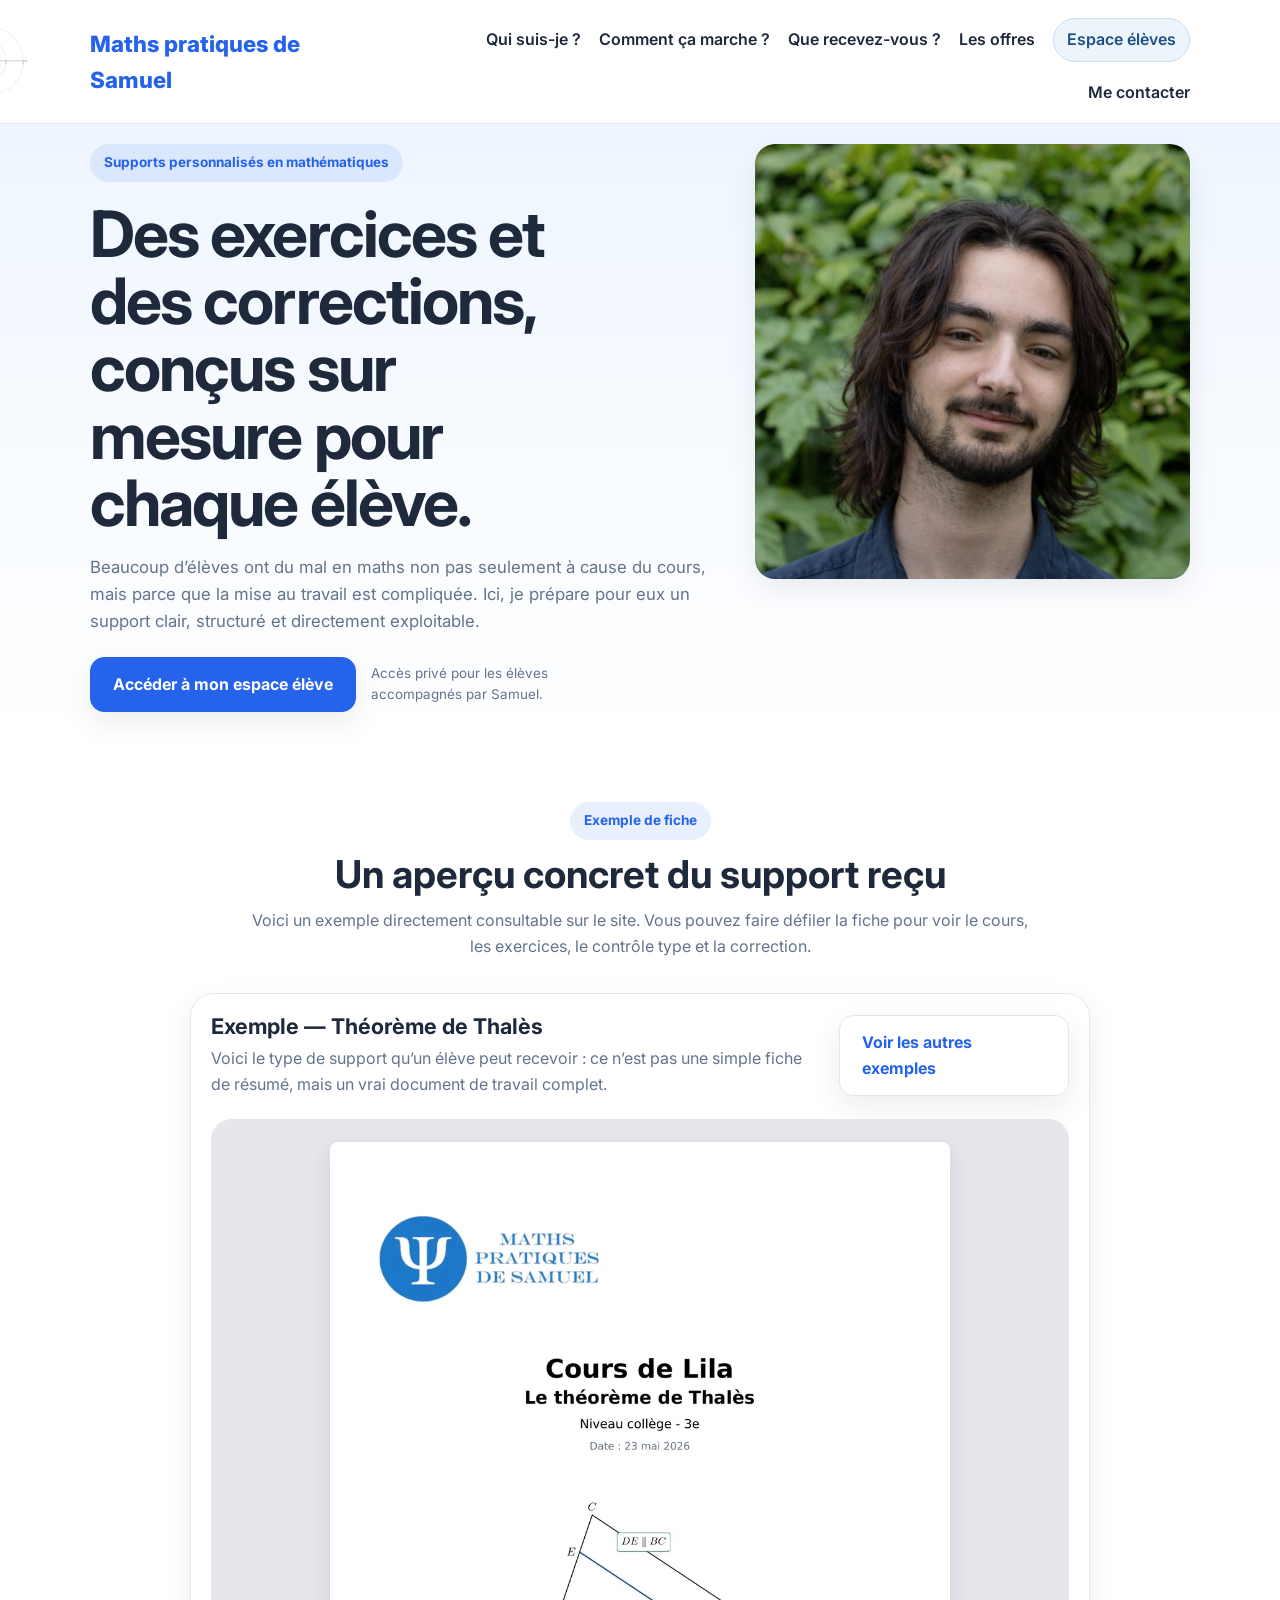
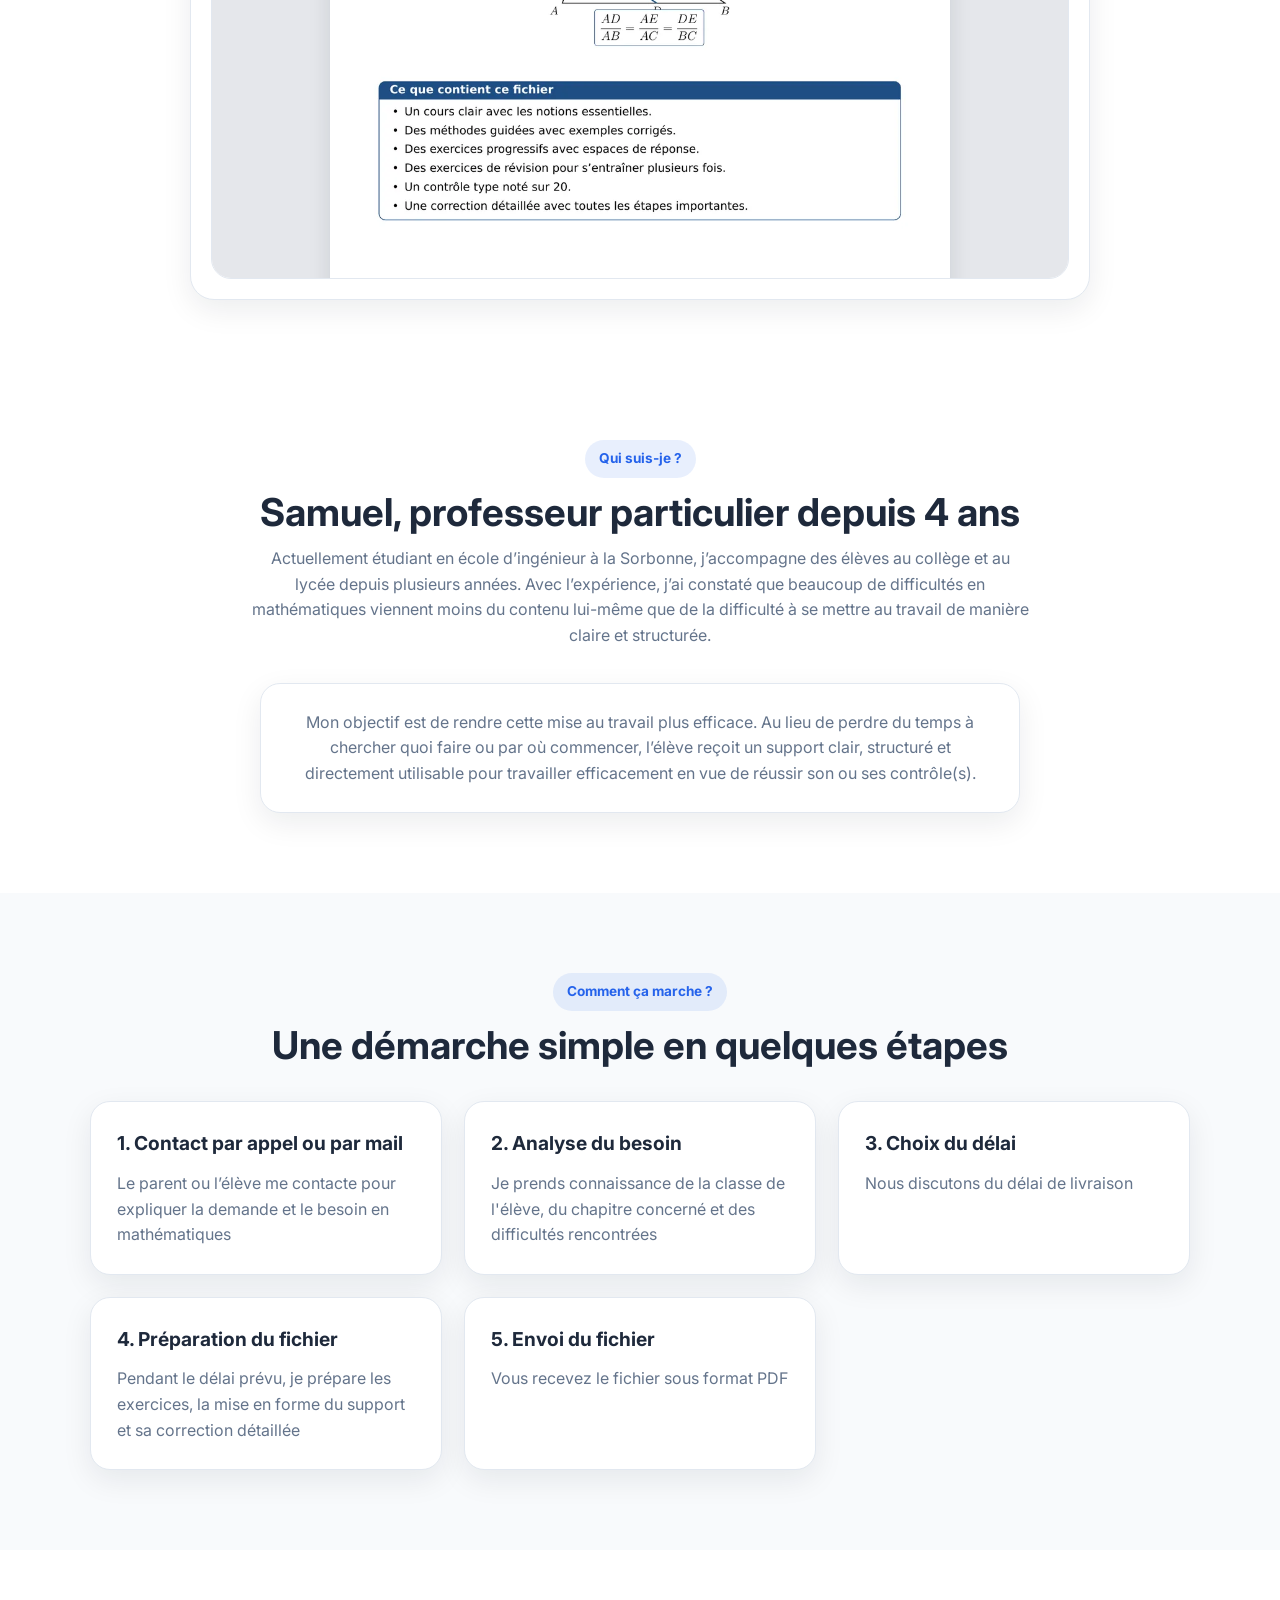
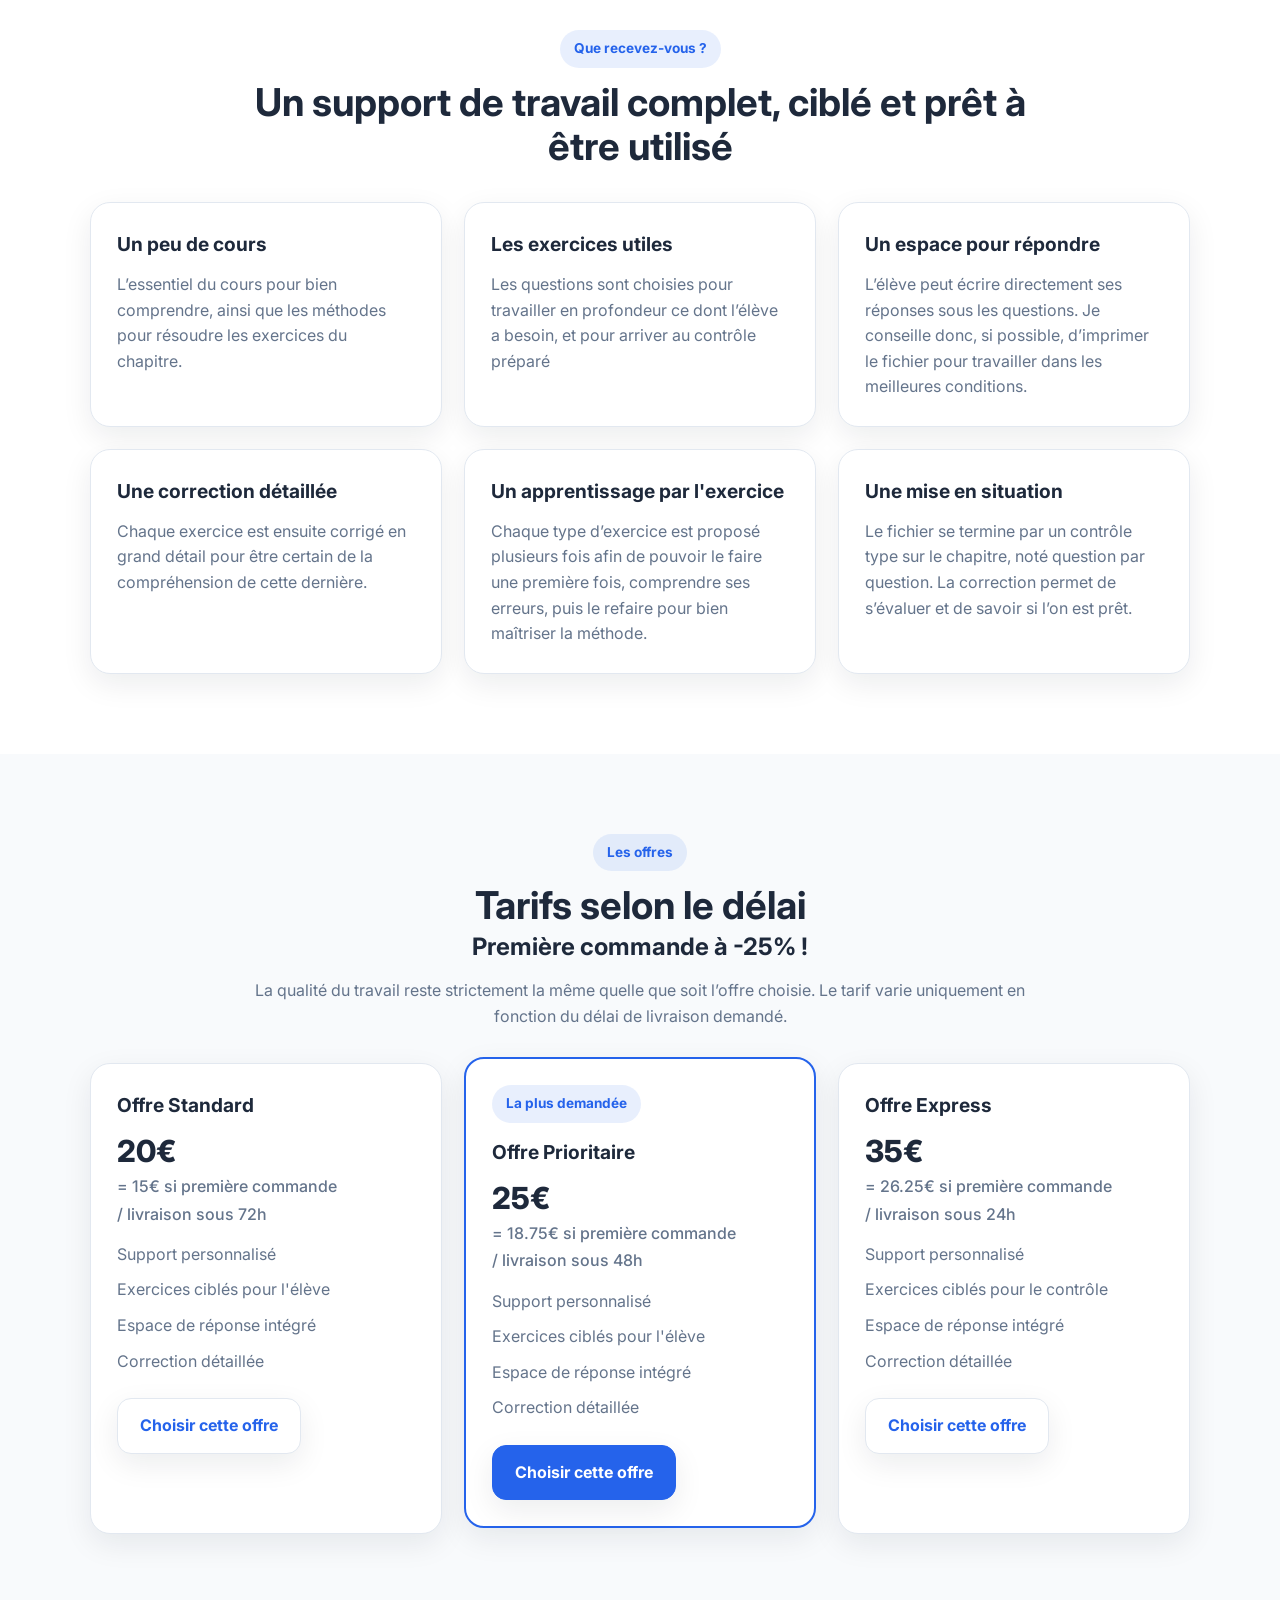
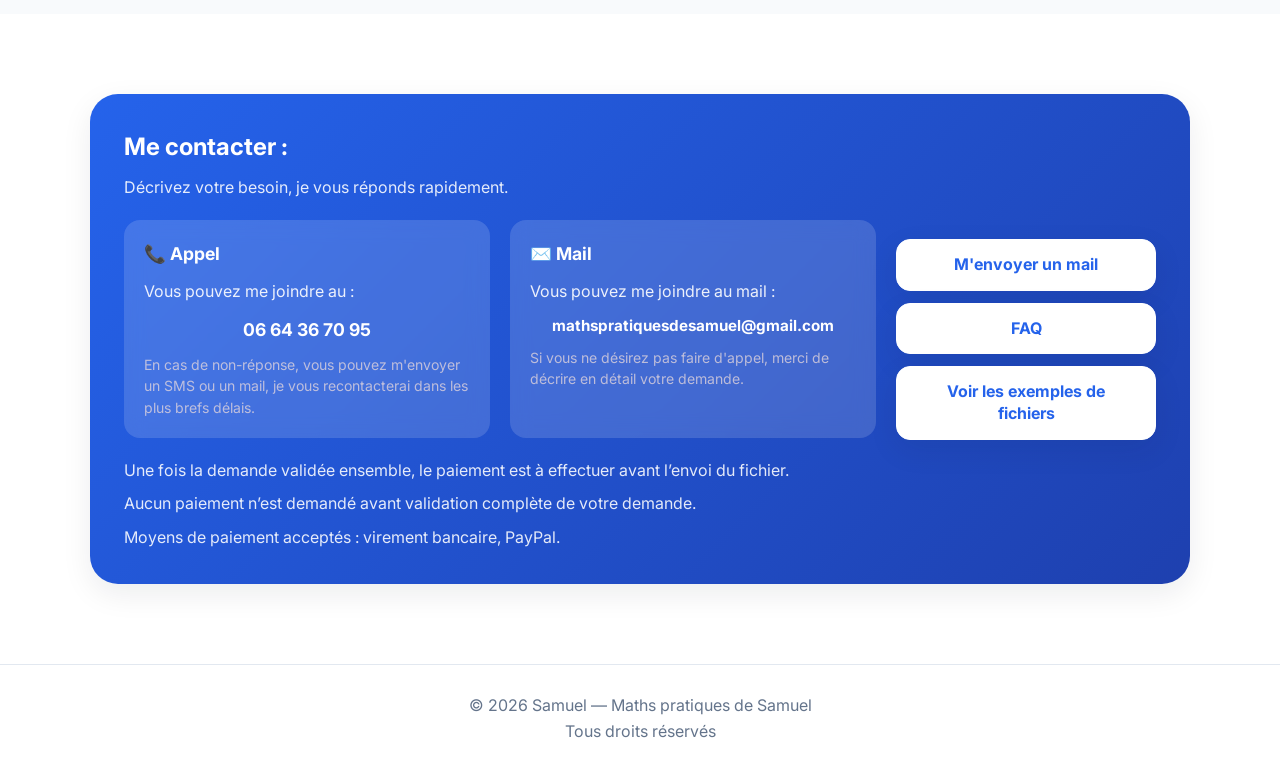
==== commit 231845c3: "Ajoute espace personnel eleves" ====
--- a/index.html
+++ b/index.html
@@ -33,6 +33,9 @@
         <a href="#comment-ca-marche">Comment ça marche ?</a>
         <a href="#ce-que-je-propose">Que recevez-vous ?</a>
         <a href="#offres">Les offres</a>
+        <a href="espace/" class="espace-nav-button">
+          Espace élèves
+        </a>
         <a href="#contact">Me contacter</a>
       </nav>
     </div>
@@ -49,6 +52,15 @@
             mais parce que la mise au travail est compliquée. Ici, je prépare pour eux
             un support clair, structuré et directement exploitable.
           </p>
+          <div class="hero-espace-action">
+          <a href="espace/" class="btn">
+            Accéder à mon espace élève
+          </a>
+
+          <span>
+            Accès privé pour les élèves accompagnés par Samuel.
+          </span>
+          </div>
         </div>
 
         <img src="images/quelbg.jpg" alt="Image Présentation" class="hero-top-image">
--- a/styles.css
+++ b/styles.css
@@ -1125,4 +1125,42 @@
   #contact .container {
   width: min(100% - 24px, 1100px);
 }
+}
+
+.espace-nav-button {
+  color: #1f4e85;
+  border: 1px solid #c8dbef;
+  background: #edf5fc;
+  border-radius: 999px;
+  padding: 8px 13px;
+  white-space: nowrap;
+}
+
+.espace-nav-button:hover {
+  background: #dceafa;
+}
+
+.hero-espace-action {
+  display: flex;
+  align-items: center;
+  flex-wrap: wrap;
+  gap: 10px 15px;
+  margin-top: 22px;
+}
+
+.hero-espace-action span {
+  color: #64748b;
+  font-size: 0.84rem;
+  max-width: 260px;
+}
+
+@media (max-width: 640px) {
+  .hero-espace-action {
+    align-items: stretch;
+    flex-direction: column;
+  }
+
+  .hero-espace-action .btn {
+    text-align: center;
+  }
 }
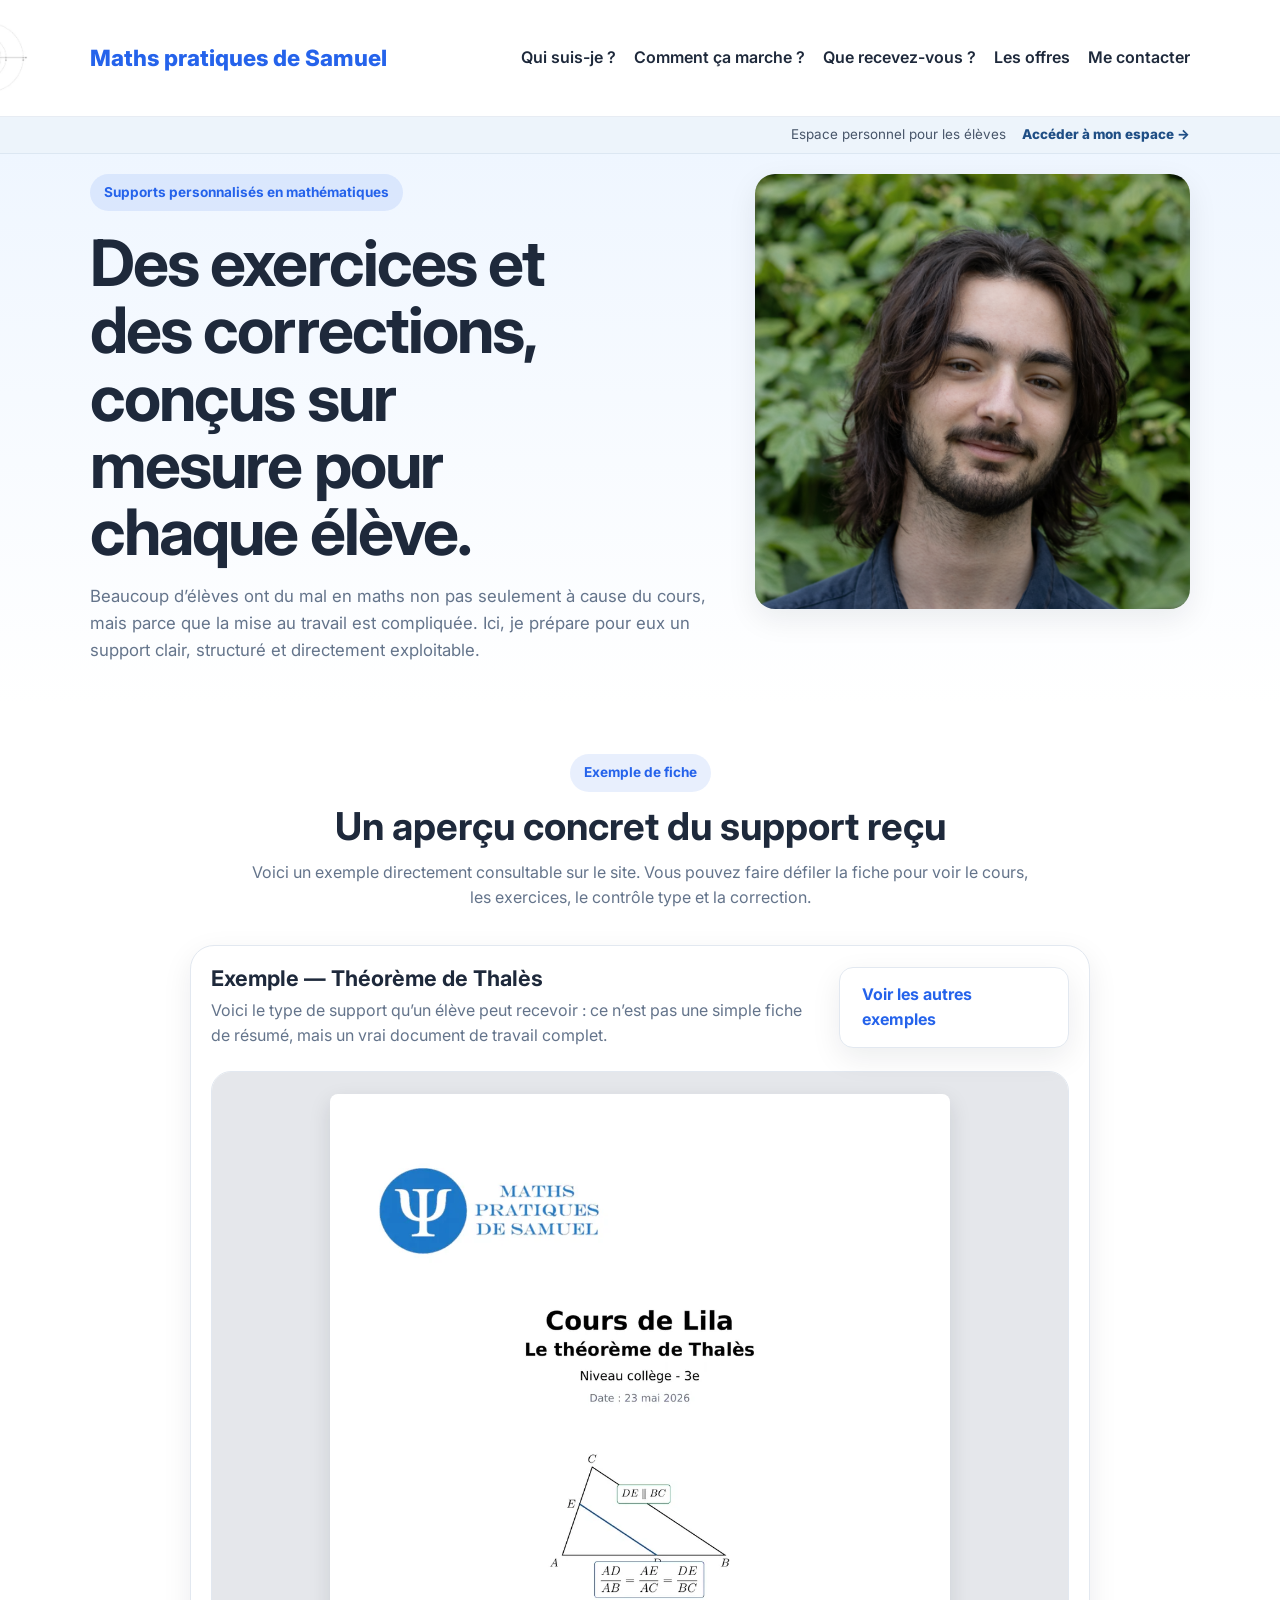
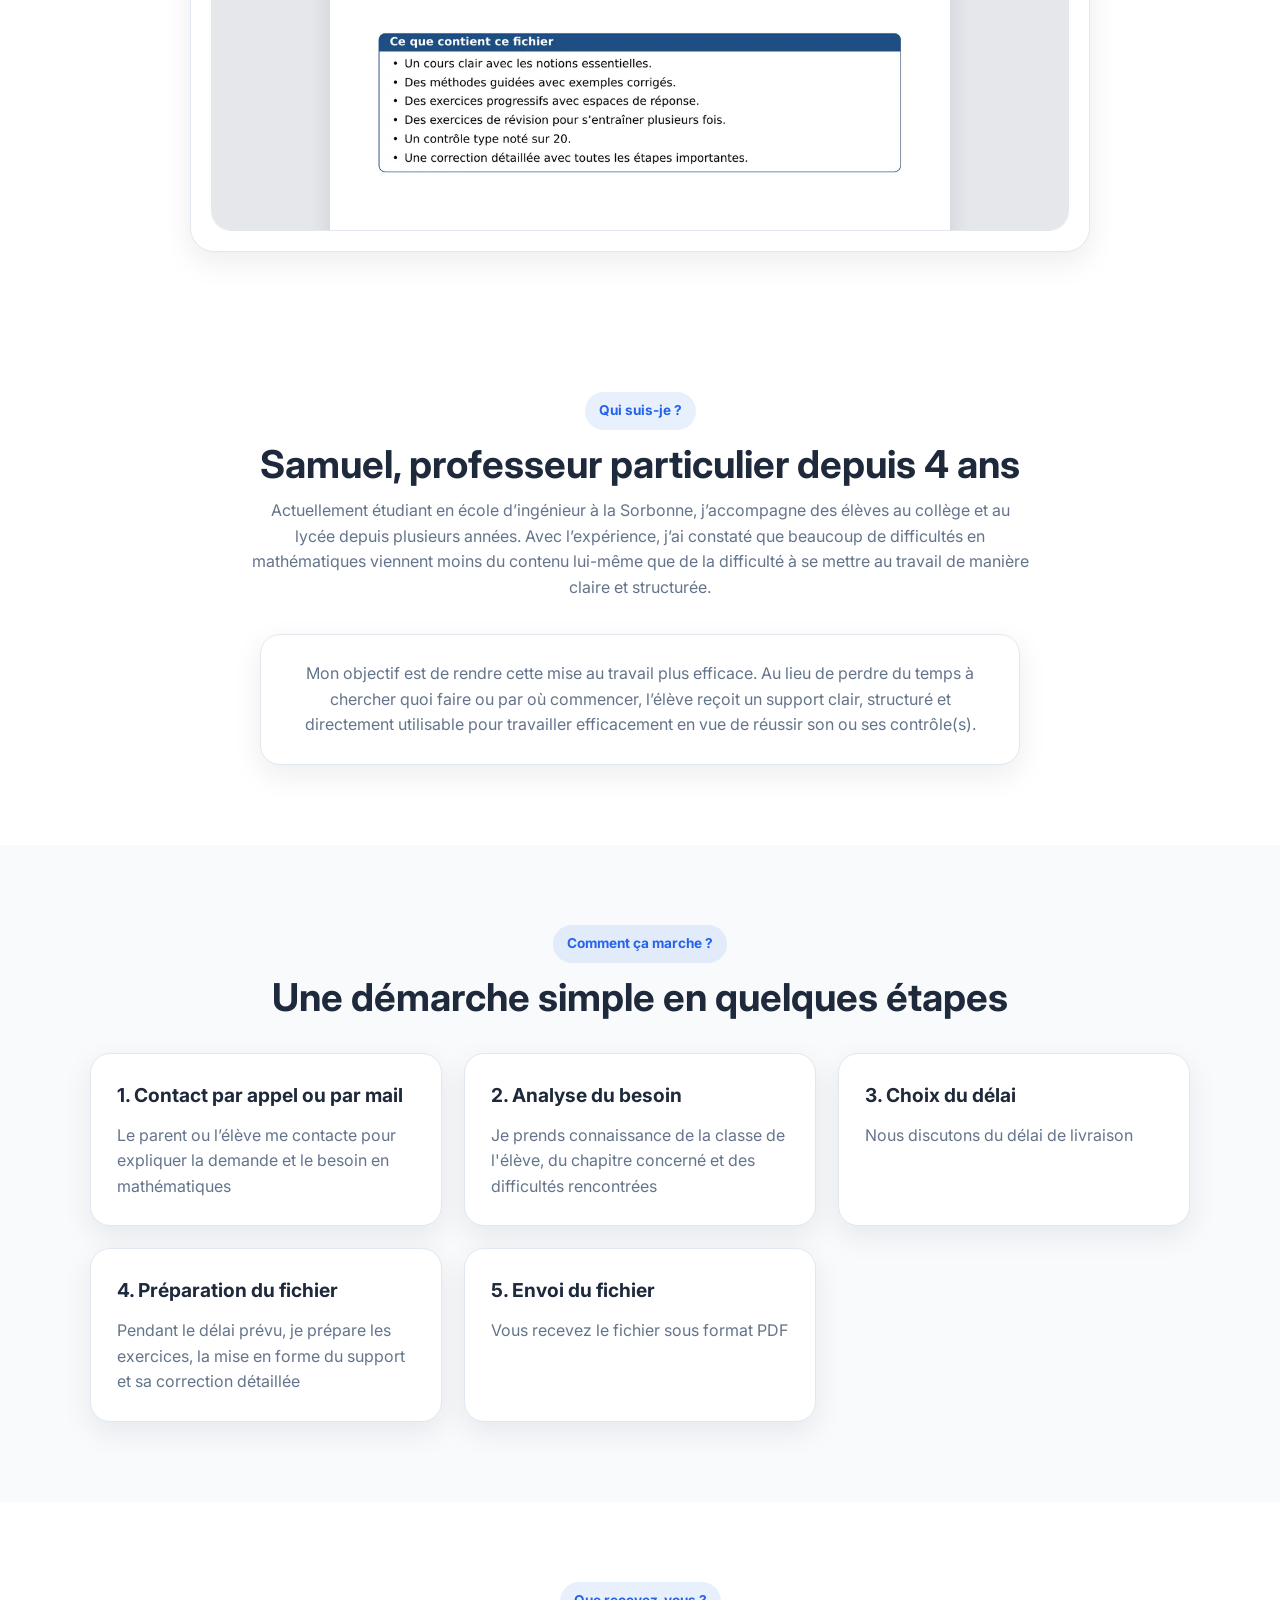
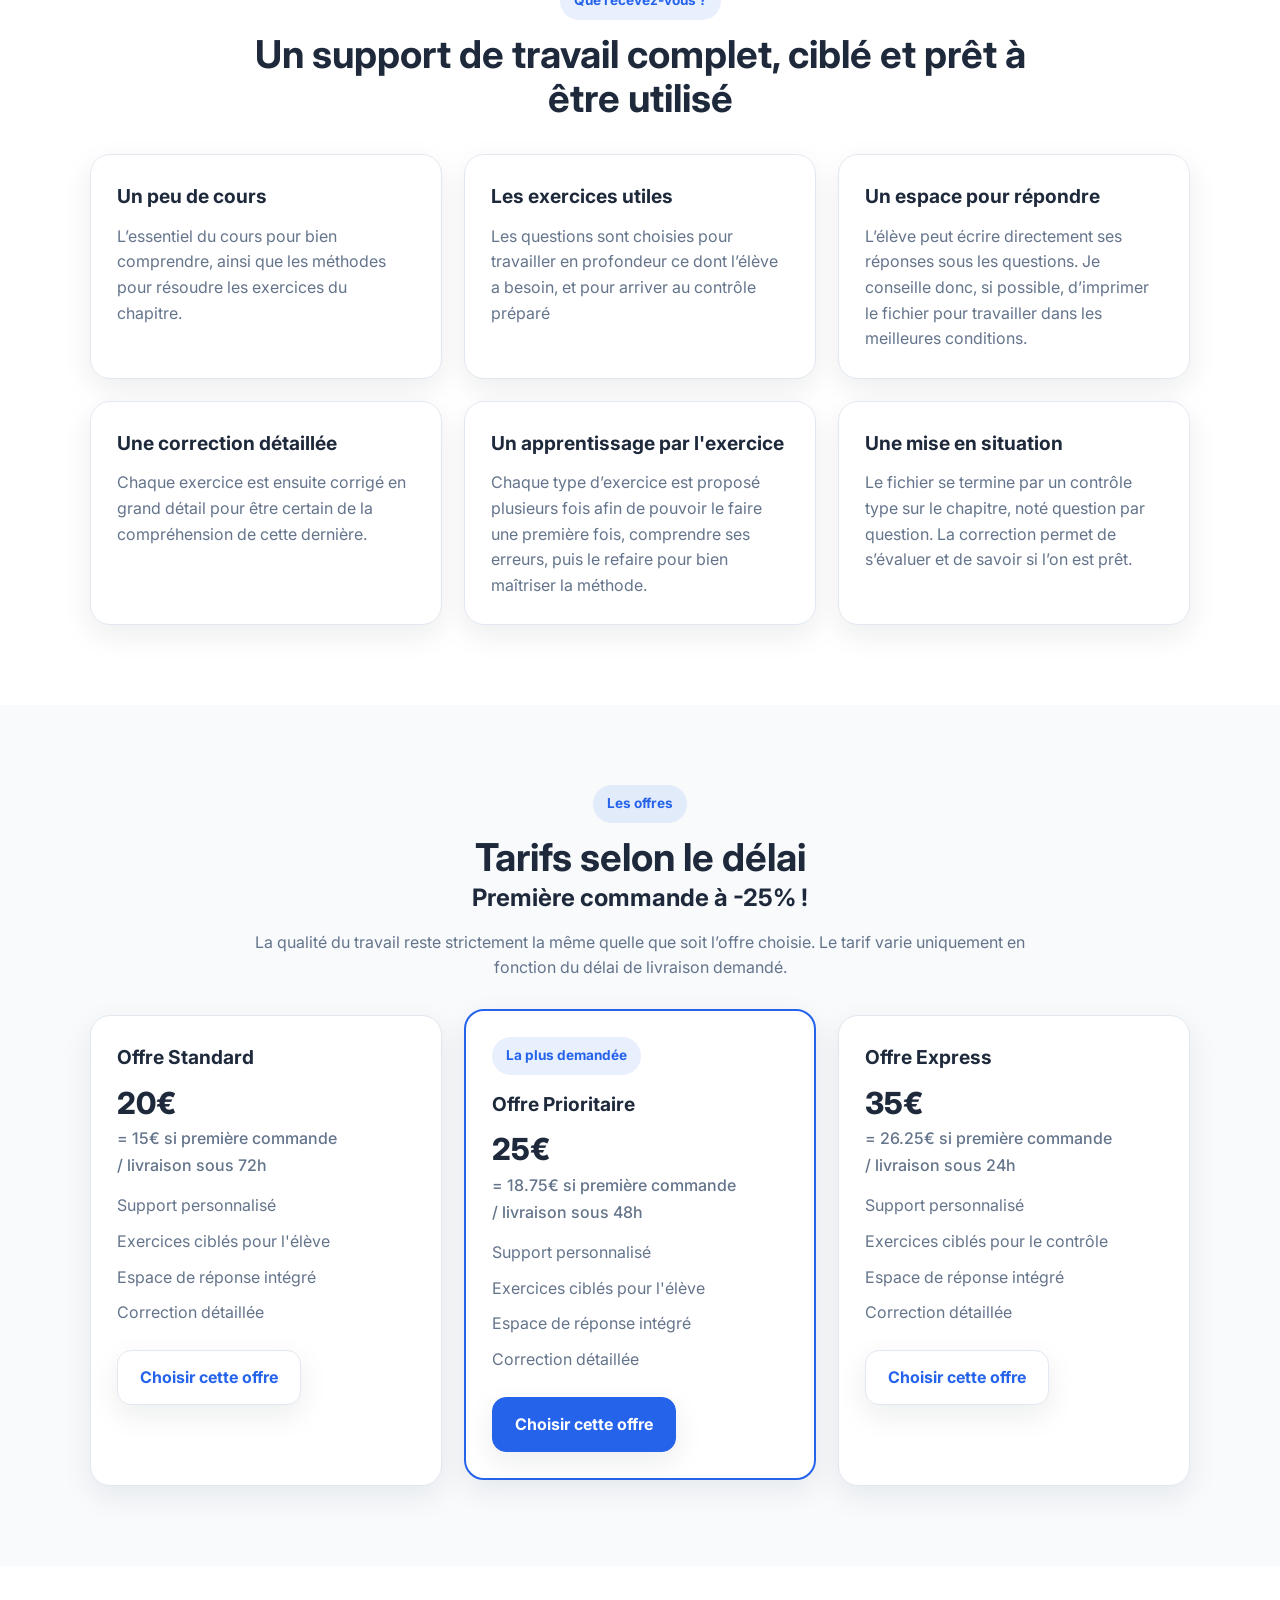
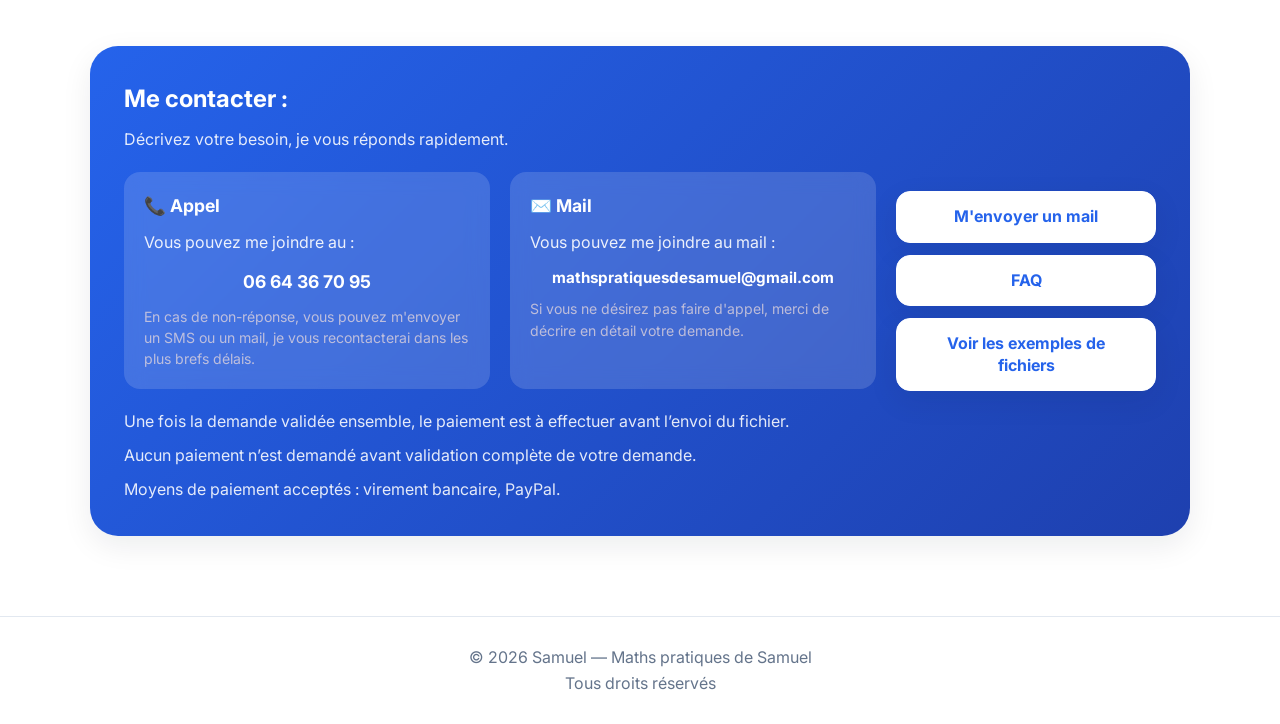
==== commit 4cb28782: "Ameliore espace eleves et ajoute discussions" ====
--- a/index.html
+++ b/index.html
@@ -33,13 +33,17 @@
         <a href="#comment-ca-marche">Comment ça marche ?</a>
         <a href="#ce-que-je-propose">Que recevez-vous ?</a>
         <a href="#offres">Les offres</a>
-        <a href="espace/" class="espace-nav-button">
-          Espace élèves
-        </a>
         <a href="#contact">Me contacter</a>
       </nav>
     </div>
-  </header>
+  </header>
+<!-- ACCES_ELEVES_V2 : emplacement independant du menu -->
+<div class="student-access-strip">
+  <div class="container student-access-inner">
+    <span>Espace personnel pour les élèves</span>
+    <a href="espace/">Accéder à mon espace <span aria-hidden="true">→</span></a>
+  </div>
+</div>
 
   <main>
     <section class="hero">
@@ -52,15 +56,6 @@
             mais parce que la mise au travail est compliquée. Ici, je prépare pour eux
             un support clair, structuré et directement exploitable.
           </p>
-          <div class="hero-espace-action">
-          <a href="espace/" class="btn">
-            Accéder à mon espace élève
-          </a>
-
-          <span>
-            Accès privé pour les élèves accompagnés par Samuel.
-          </span>
-          </div>
         </div>
 
         <img src="images/quelbg.jpg" alt="Image Présentation" class="hero-top-image">
--- a/styles.css
+++ b/styles.css
@@ -1163,4 +1163,28 @@
   .hero-espace-action .btn {
     text-align: center;
   }
+}
+/* ACCES_ELEVES_V2 — barre distincte, sans changer l'espacement du menu */
+.student-access-strip {
+  background:#edf4fb;
+  border-bottom:1px solid #dce7f2;
+}
+.student-access-inner {
+  display:flex;
+  justify-content:flex-end;
+  align-items:center;
+  flex-wrap:wrap;
+  gap:8px 16px;
+  padding:7px 0;
+  font-size:.84rem;
+  color:#475569;
+}
+.student-access-strip a {
+  font-weight:800;
+  color:#1f4e85;
+  text-decoration:none;
+}
+.student-access-strip a:hover {text-decoration:underline;}
+@media (max-width:600px) {
+  .student-access-inner {justify-content:space-between;font-size:.76rem;padding:10px 0;}
 }
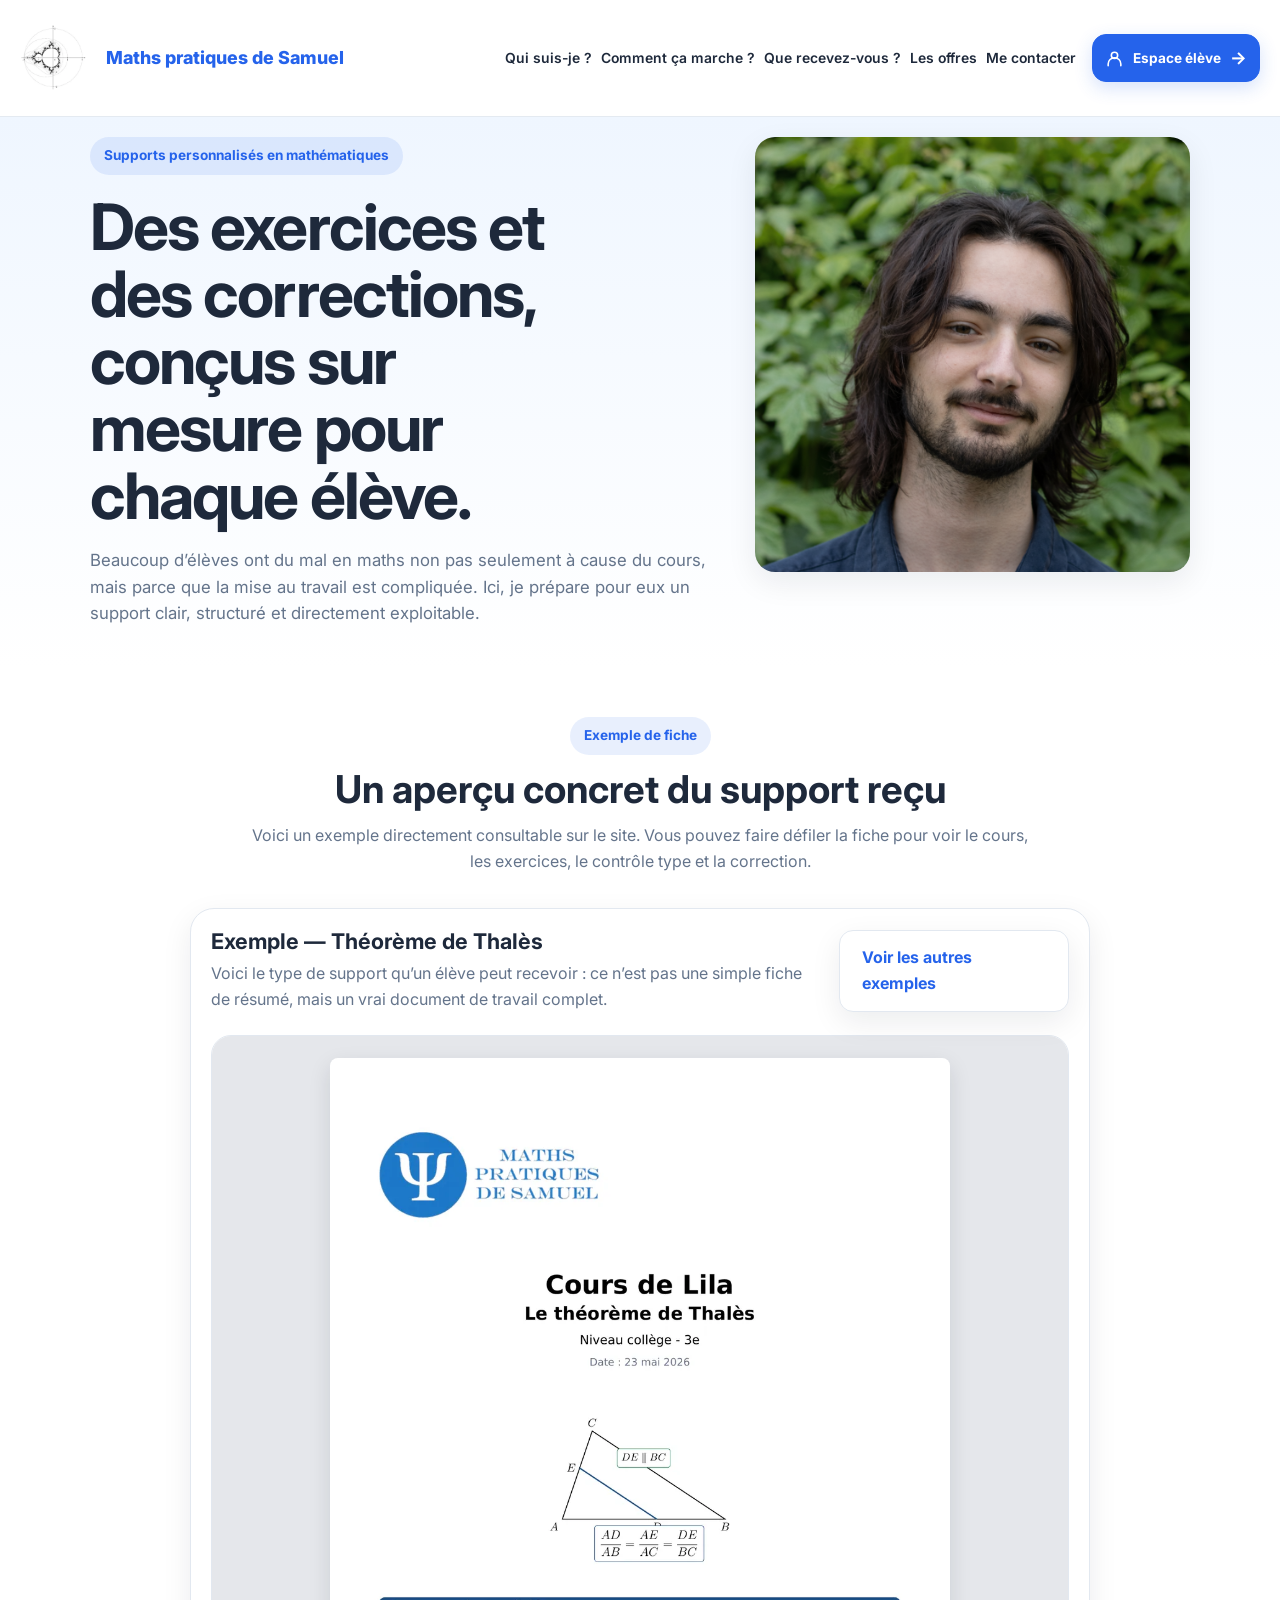
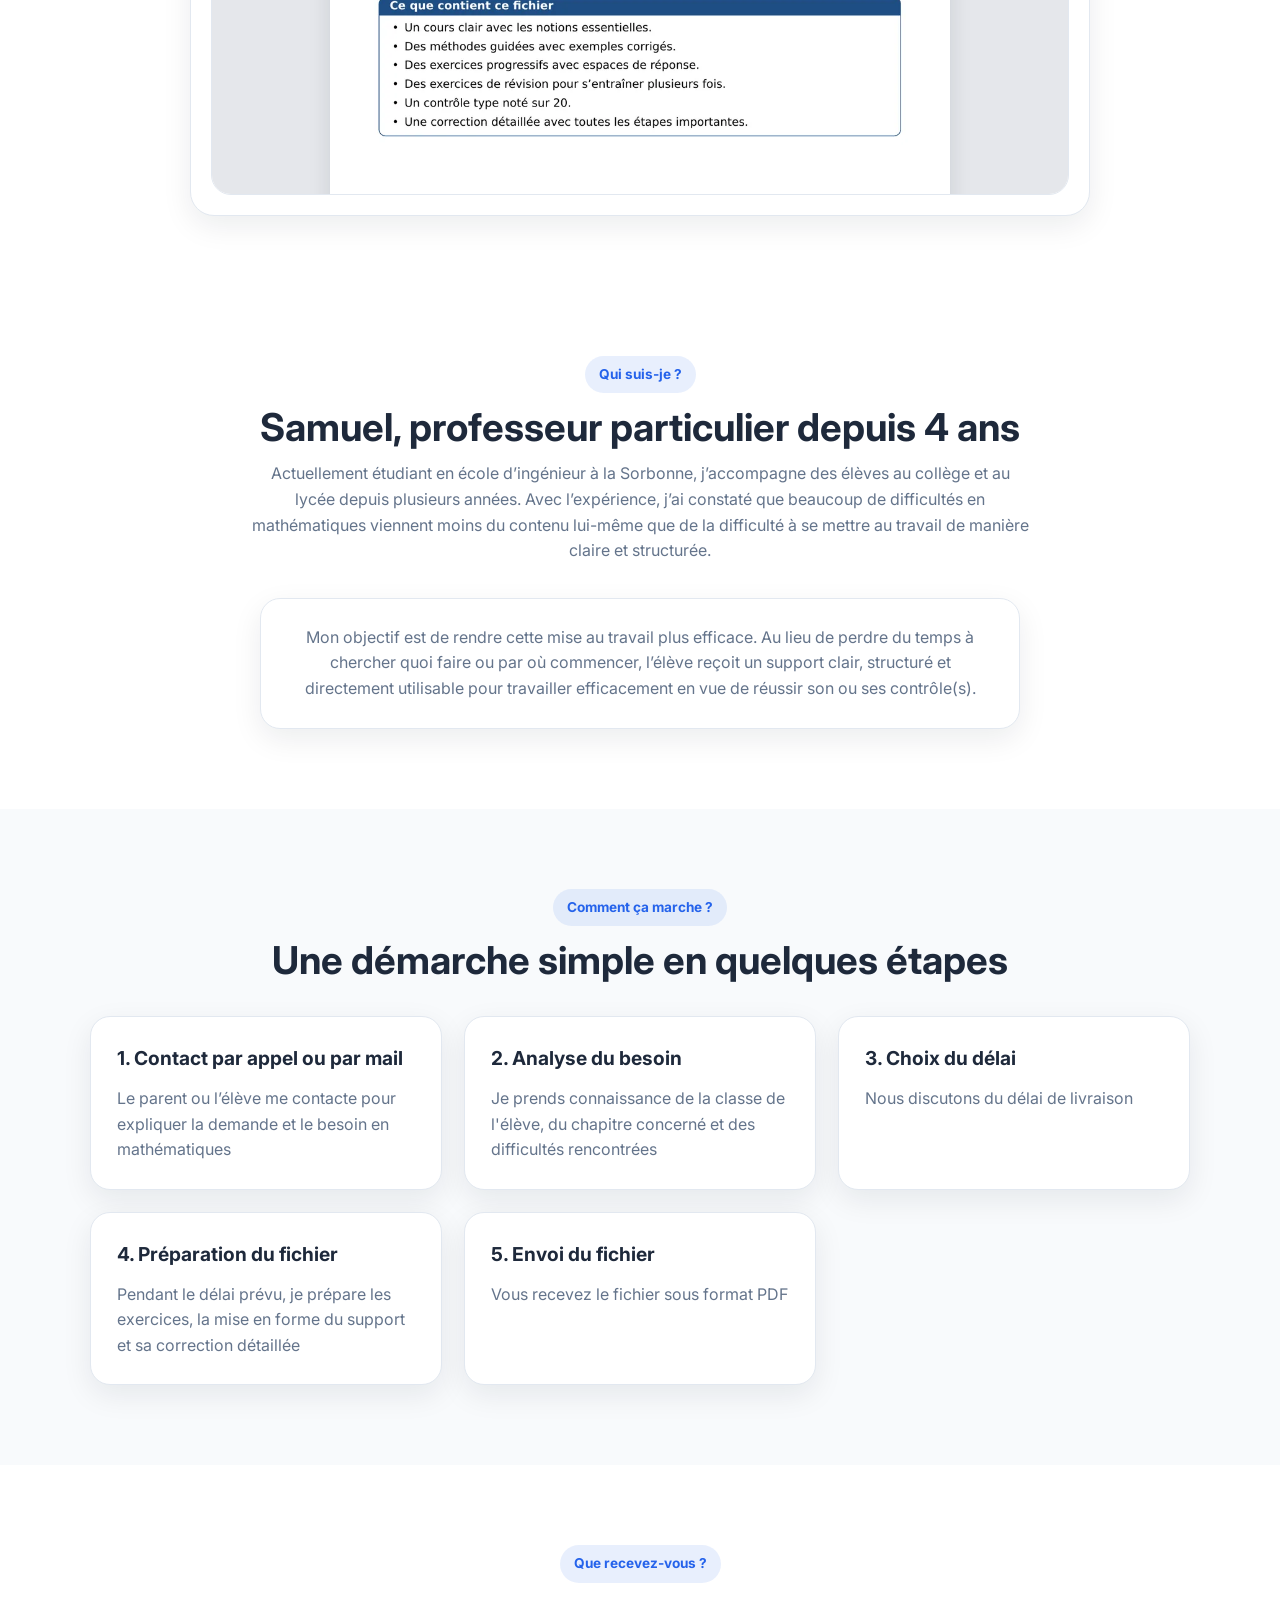
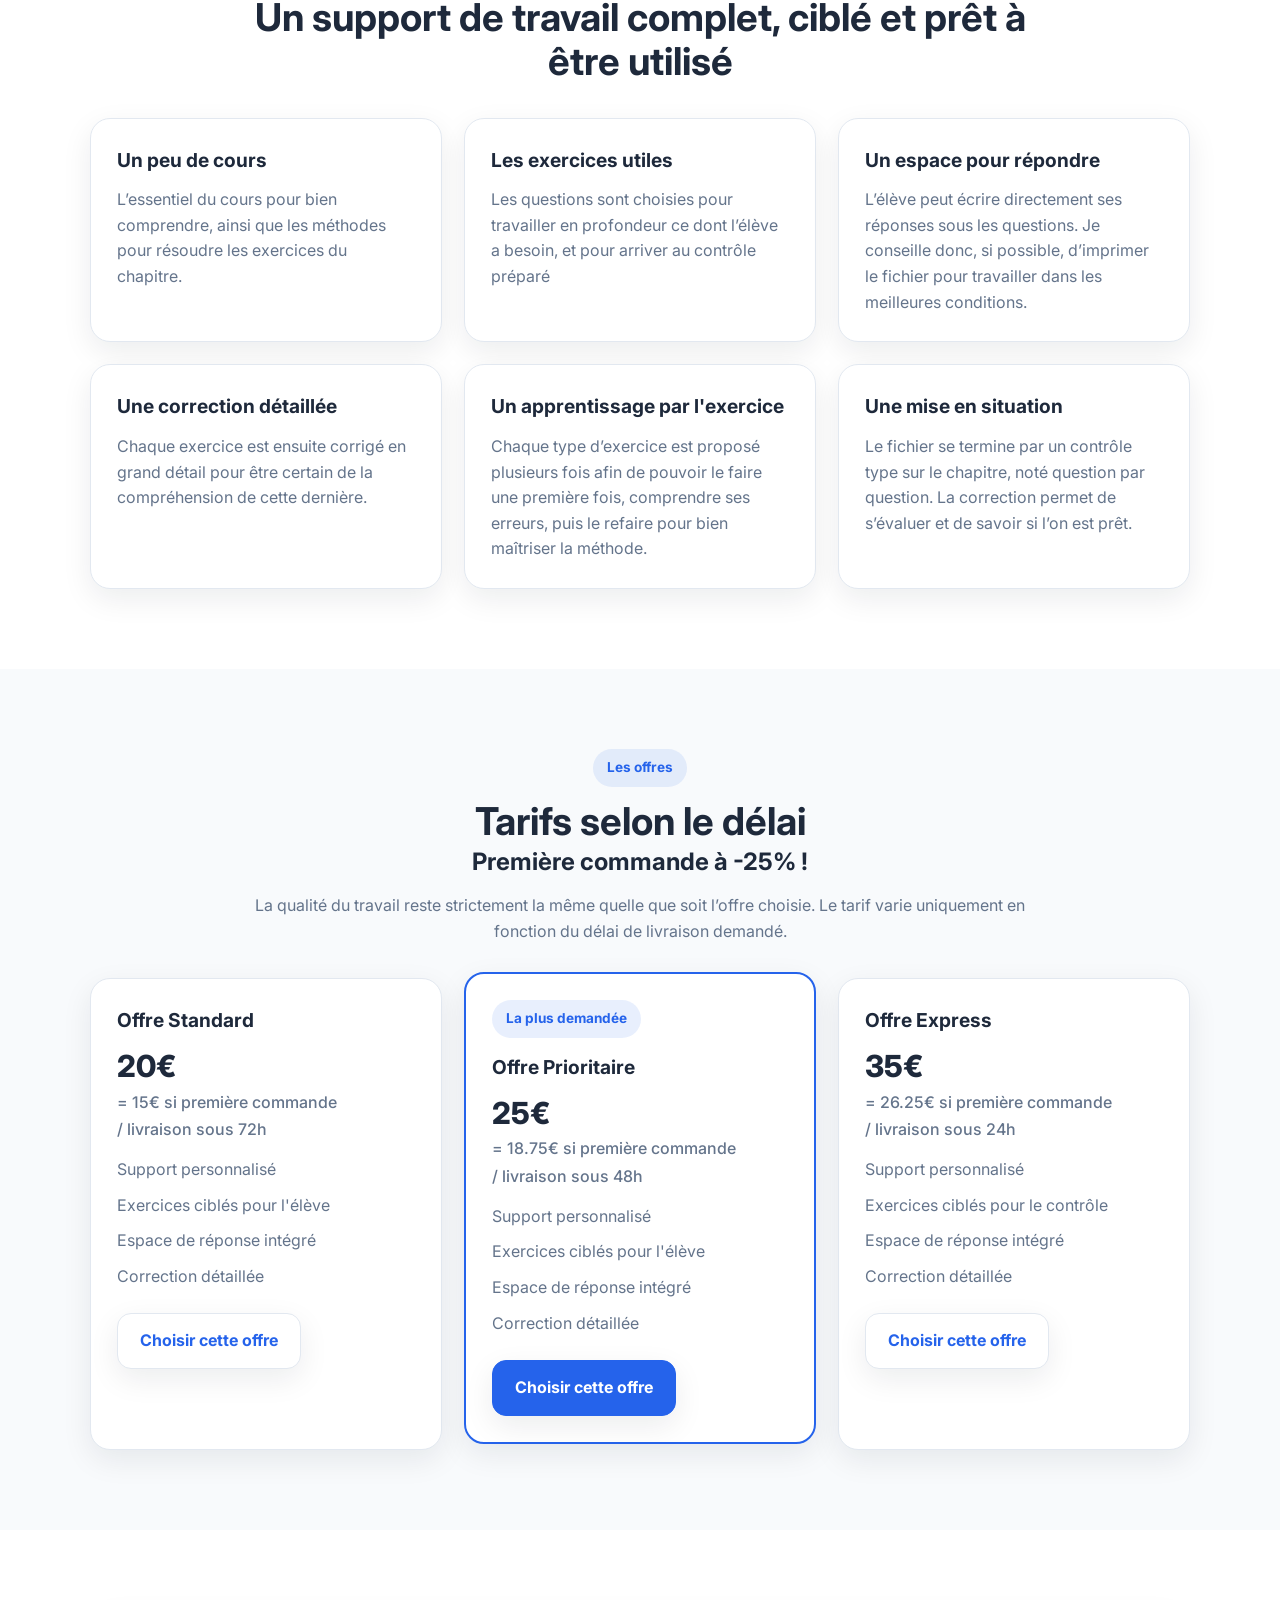
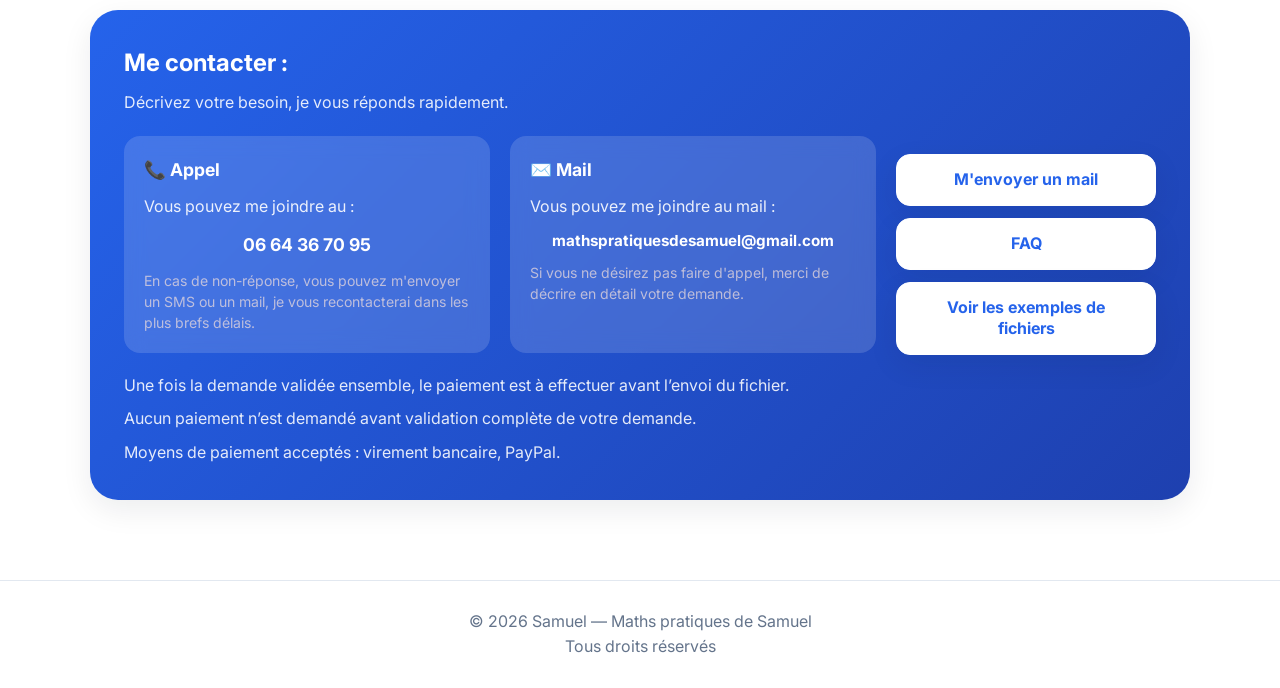
==== commit 52a97a29: "Harmonise les entetes et ajoute le bouton espace eleve" ====
--- a/index.html
+++ b/index.html
@@ -19,6 +19,7 @@
 
   gtag('config', 'G-W777WXXFVY');
 </script>
+  <link rel="stylesheet" href="header-commun.css">
 </head>
 <body id="top">
 
@@ -35,15 +36,16 @@
         <a href="#offres">Les offres</a>
         <a href="#contact">Me contacter</a>
       </nav>
-    </div>
-  </header>
-<!-- ACCES_ELEVES_V2 : emplacement independant du menu -->
-<div class="student-access-strip">
-  <div class="container student-access-inner">
-    <span>Espace personnel pour les élèves</span>
-    <a href="espace/">Accéder à mon espace <span aria-hidden="true">→</span></a>
-  </div>
-</div>
+      <a href="espace/" class="student-header-button" aria-label="Accéder à l’espace élève">
+        <svg width="19" height="19" viewBox="0 0 24 24" fill="none" stroke="currentColor" stroke-width="2" stroke-linecap="round" stroke-linejoin="round" aria-hidden="true">
+          <circle cx="12" cy="8" r="4"></circle>
+          <path d="M4 21v-2a8 8 0 0 1 16 0v2"></path>
+        </svg>
+        <span>Espace élève</span>
+        <span class="student-header-arrow" aria-hidden="true">→</span>
+      </a>
+    </div>
+  </header>
 
   <main>
     <section class="hero">
--- a/header-commun.css
+++ b/header-commun.css
@@ -0,0 +1,223 @@
+/* En-tête commun : Maths pratiques de Samuel.
+   Importé EN DERNIER sur le site public et dans l'espace privé.
+   L'alignement du logo et le style du nom sont partagés. */
+:root {
+  --header-samuel-blue: #2563eb;
+  --header-samuel-ink: #1e293b;
+}
+
+.header,
+.header.site-header {
+  background: rgba(255, 255, 255, .96);
+  border-bottom: 1px solid rgba(226, 232, 240, .9);
+  backdrop-filter: blur(12px);
+}
+
+.header .container.nav,
+.header.site-header .container.nav.header-inner {
+  width: min(1480px, calc(100% - 64px));
+  margin: 0 auto;
+  min-height: 116px;
+  padding: 18px 0;
+  display: flex;
+  flex-direction: row;
+  align-items: center;
+  justify-content: space-between;
+  gap: 24px;
+}
+
+/* Les deux liens logos doivent être strictement identiques. */
+.header .logo,
+.header.site-header .brand.logo {
+  display: flex;
+  align-items: center;
+  justify-content: flex-start;
+  flex: 0 0 auto;
+  margin: 0;
+  gap: 60px;
+  font-family: Inter, Arial, sans-serif;
+  font-size: 1.4rem;
+  font-weight: 800;
+  line-height: 1.25;
+  color: var(--header-samuel-blue);
+  text-decoration: none;
+  text-align: left;
+}
+
+.header .logo .logo-img,
+.header.site-header .brand.logo .logo-img {
+  width: 80px;
+  height: 80px;
+  flex: 0 0 80px;
+  object-fit: contain;
+}
+
+.header.site-header .brand.logo span {
+  font: inherit;
+  color: inherit;
+}
+
+/* Page publique : les liens conservent leurs places, le CTA a sa zone à droite. */
+.header:not(.site-header) .nav > nav {
+  display: flex;
+  flex: 1 1 auto;
+  min-width: 0;
+  justify-content: flex-end;
+  align-items: center;
+  flex-wrap: nowrap;
+  gap: clamp(10px, 1.15vw, 19px);
+}
+
+.header:not(.site-header) .nav > nav a {
+  white-space: nowrap;
+  font-size: clamp(.85rem, .98vw, 1rem);
+  font-weight: 600;
+  color: var(--header-samuel-ink);
+}
+
+.header:not(.site-header) .nav > nav a:hover { color: var(--header-samuel-blue); }
+
+.header .student-header-button {
+  flex: 0 0 auto;
+  display: inline-flex;
+  align-items: center;
+  justify-content: center;
+  gap: 9px;
+  min-height: 48px;
+  padding: 11px 17px;
+  border: 1px solid #2563eb;
+  border-radius: 14px;
+  background: #2563eb;
+  box-shadow: 0 6px 18px rgba(37, 99, 235, .19);
+  color: #fff;
+  font: 700 .95rem/1.2 Inter, Arial, sans-serif;
+  white-space: nowrap;
+  text-decoration: none;
+  transition: background-color .2s, box-shadow .2s, transform .2s;
+}
+
+.header .student-header-button:hover,
+.header .student-header-button:focus-visible {
+  background: #1d4ed8;
+  border-color: #1d4ed8;
+  color: #fff;
+  box-shadow: 0 8px 23px rgba(37, 99, 235, .27);
+  transform: translateY(-1px);
+}
+
+.header .student-header-button svg { flex: 0 0 19px; }
+.header .student-header-arrow { font-size: 1.1rem; line-height: 1; }
+
+/* Espace élèves : le même logo au même emplacement, uniquement ses actions. */
+.header.site-header .header-nav {
+  display: flex;
+  flex: 0 1 auto;
+  align-items: center;
+  justify-content: flex-end;
+  flex-wrap: wrap;
+  gap: 16px;
+  margin-left: auto;
+}
+
+.header.site-header .header-nav a,
+.header.site-header .header-nav .nav-link {
+  background: transparent;
+  border: 0;
+  padding: 7px 0;
+  margin: 0;
+  font: 600 1rem/1.4 Inter, Arial, sans-serif;
+  color: var(--header-samuel-ink);
+  text-decoration: none;
+  cursor: pointer;
+}
+
+.header.site-header .header-nav a:hover,
+.header.site-header .header-nav .nav-link:hover { color: var(--header-samuel-blue); }
+
+@media (max-width: 1450px) and (min-width: 769px) {
+  .header .container.nav,
+  .header.site-header .container.nav.header-inner {
+    width: min(100% - 40px, 1480px);
+    gap: 16px;
+  }
+  .header .logo,
+  .header.site-header .brand.logo {
+    gap: 18px;
+    font-size: 1.12rem;
+  }
+  .header .logo .logo-img,
+  .header.site-header .brand.logo .logo-img {
+    width: 68px;
+    height: 68px;
+    flex-basis: 68px;
+  }
+  .header:not(.site-header) .nav > nav { gap: 9px; }
+  .header:not(.site-header) .nav > nav a { font-size: .87rem; }
+  .header .student-header-button { padding: 10px 12px; font-size: .85rem; }
+}
+
+@media (max-width: 1150px) and (min-width: 769px) {
+  .header:not(.site-header) .nav > nav { flex-wrap: wrap; row-gap: 6px; }
+}
+
+@media (max-width: 768px) {
+  .header,
+  .header.site-header { position: static; backdrop-filter: none; background: #fff; }
+  .header .container.nav,
+  .header.site-header .container.nav.header-inner {
+    min-height: 70px;
+    width: calc(100% - 28px);
+    padding: 13px 0;
+    display: flex;
+    flex-direction: row;
+    justify-content: space-between;
+    align-items: center;
+    gap: 10px;
+    flex-wrap: wrap;
+  }
+  .header .logo,
+  .header.site-header .brand.logo {
+    flex: 0 1 auto;
+    min-width: 0;
+    max-width: 250px;
+    gap: 10px;
+    font-size: 1.03rem;
+    line-height: 1.15;
+    white-space: normal;
+    text-align: left;
+  }
+  .header .logo .logo-img,
+  .header.site-header .brand.logo .logo-img {
+    width: 42px;
+    height: 42px;
+    flex-basis: 42px;
+  }
+  .header:not(.site-header) .nav > nav { display: none; }
+  .header .student-header-button {
+    min-height: 42px;
+    padding: 10px 12px;
+    border-radius: 12px;
+    font-size: .85rem;
+  }
+  .header.site-header .header-nav { gap: 10px; }
+  /* Le logo du portail ramène déjà au site principal. */
+  .header.site-header .header-nav > a[href="../index.html"] { display: none; }
+  .header.site-header .header-nav .nav-link { padding: 5px; font-size: .8rem; }
+}
+
+@media (max-width: 470px) {
+  .header .logo,
+  .header.site-header .brand.logo {
+    max-width: 185px;
+    gap: 7px;
+    font-size: .88rem;
+  }
+  .header .logo .logo-img,
+  .header.site-header .brand.logo .logo-img {
+    width: 38px;
+    height: 38px;
+    flex-basis: 38px;
+  }
+  .header .student-header-button { font-size: .8rem; padding: 10px 11px; }
+  .header .student-header-button svg, .header .student-header-arrow { display: none; }
+}
